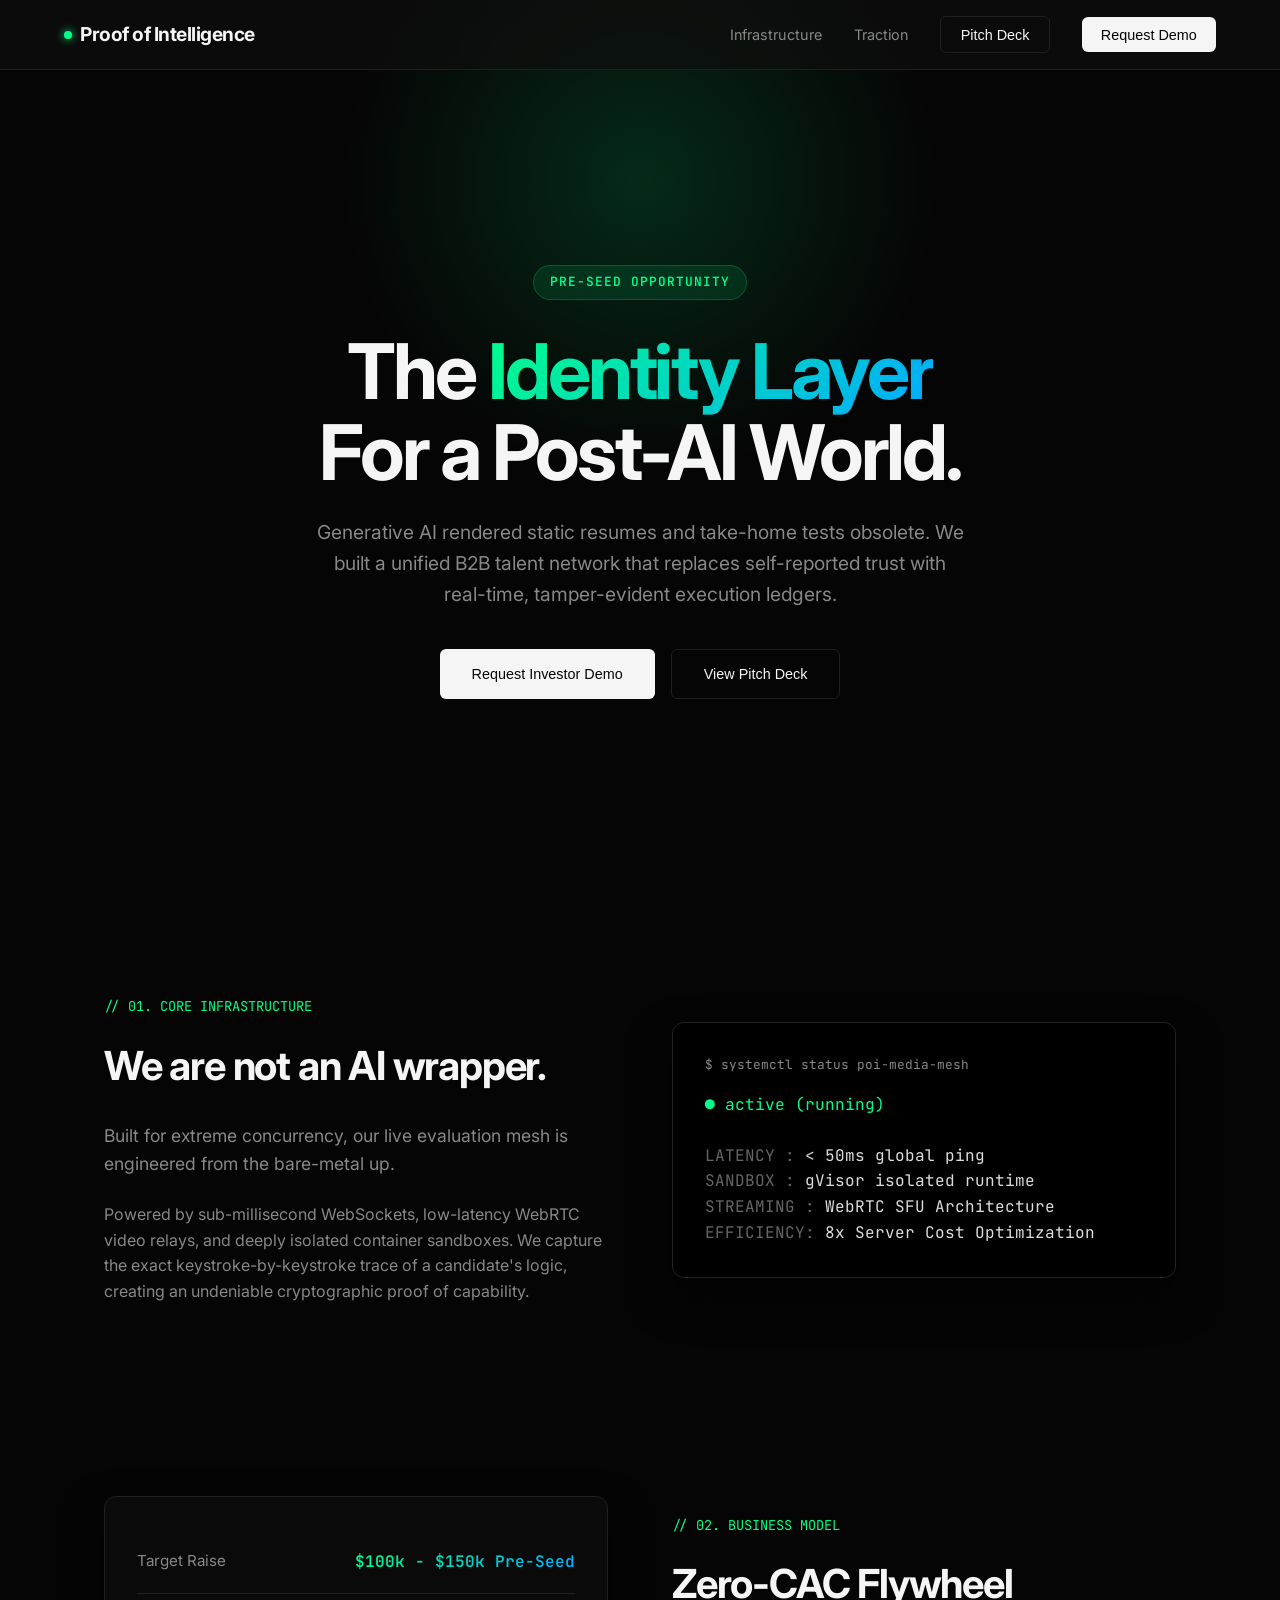
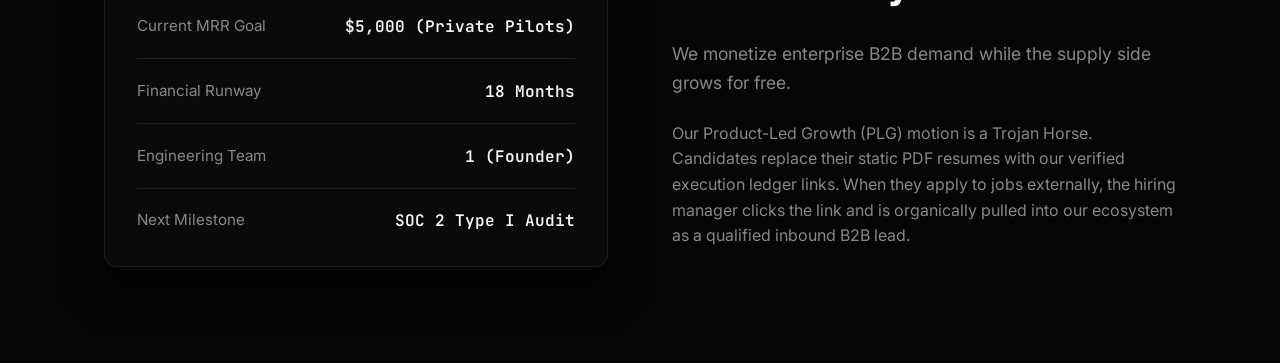
==== index.html @ f93c9788 "first commit" ====
<!DOCTYPE html>
<html lang="en" class="scroll-smooth">
<head>
    <meta charset="UTF-8">
    <meta name="viewport" content="width=device-width, initial-scale=1.0">
    <title>Proof of Intelligence | The Verified Talent Network</title>
    <link href="https://fonts.googleapis.com/css2?family=Inter:wght@300;400;500;600;700&family=JetBrains+Mono:wght@400;700&display=swap" rel="stylesheet">
    <style>
        :root {
            --bg-dark: #050505;
            --bg-card: #0a0a0a;
            --bg-glass: rgba(15, 15, 15, 0.7);
            --border: #1f1f1f;
            --border-hover: #333;
            --text-main: #f5f5f5;
            --text-muted: #888;
            --accent: #00ff88;
            --accent-glow: rgba(0, 255, 136, 0.15);
            --gradient: linear-gradient(135deg, #00ff88 0%, #00aaff 100%);
        }

        * { margin: 0; padding: 0; box-sizing: border-box; }
        
        body {
            background-color: var(--bg-dark);
            color: var(--text-main);
            font-family: 'Inter', sans-serif;
            line-height: 1.6;
            overflow-x: hidden;
            -webkit-font-smoothing: antialiased;
        }

        /* Typography & Utilities */
        .font-mono { font-family: 'JetBrains Mono', monospace; }
        .text-gradient {
            background: var(--gradient);
            -webkit-background-clip: text;
            -webkit-text-fill-color: transparent;
        }

        /* Glass Navbar */
        nav {
            position: fixed;
            top: 0; width: 100%;
            background: var(--bg-glass);
            backdrop-filter: blur(12px);
            -webkit-backdrop-filter: blur(12px);
            border-bottom: 1px solid var(--border);
            z-index: 1000;
            display: flex;
            justify-content: space-between;
            align-items: center;
            padding: 1rem 5%;
        }

        .logo { font-weight: 700; font-size: 1.2rem; letter-spacing: -0.5px; display: flex; align-items: center; gap: 8px;}
        .logo-dot { width: 8px; height: 8px; background: var(--accent); border-radius: 50%; box-shadow: 0 0 10px var(--accent); }
        
        .nav-links { display: flex; gap: 2rem; align-items: center; }
        .nav-links a { color: var(--text-muted); text-decoration: none; font-size: 0.9rem; transition: color 0.3s; }
        .nav-links a:hover { color: var(--text-main); }

        /* Buttons */
        .btn {
            padding: 0.6rem 1.2rem;
            border-radius: 6px;
            font-size: 0.9rem;
            font-weight: 500;
            cursor: pointer;
            transition: all 0.2s;
            border: none;
            display: inline-flex;
            align-items: center;
            justify-content: center;
            text-decoration: none;
        }
        
        .btn-primary {
            background: var(--text-main);
            color: var(--bg-dark);
        }
        .btn-primary:hover { background: #d1d1d1; transform: translateY(-1px); }
        
        .btn-outline {
            background: transparent;
            color: var(--text-main);
            border: 1px solid var(--border);
        }
        .btn-outline:hover { border-color: var(--text-muted); background: rgba(255,255,255,0.02); }

        /* Hero Section */
        .hero {
            min-height: 100vh;
            display: flex;
            flex-direction: column;
            justify-content: center;
            align-items: center;
            text-align: center;
            padding: 6rem 5% 2rem;
            position: relative;
        }

        .hero::before {
            content: ''; position: absolute; top: 20%; left: 50%; transform: translate(-50%, -50%);
            width: 600px; height: 600px; background: radial-gradient(circle, var(--accent-glow) 0%, transparent 70%);
            z-index: -1; pointer-events: none;
        }

        .badge {
            background: rgba(0, 255, 136, 0.1);
            color: var(--accent);
            padding: 0.4rem 1rem;
            border-radius: 50px;
            font-size: 0.8rem;
            font-weight: 600;
            letter-spacing: 1px;
            text-transform: uppercase;
            border: 1px solid rgba(0, 255, 136, 0.2);
            margin-bottom: 2rem;
        }

        .hero h1 { font-size: clamp(3rem, 6vw, 5rem); line-height: 1.05; letter-spacing: -0.04em; margin-bottom: 1.5rem; }
        .hero p { font-size: 1.2rem; color: var(--text-muted); max-width: 650px; margin-bottom: 2.5rem; }
        .hero-btns { display: flex; gap: 1rem; }

        /* Grid Sections */
        .container { max-width: 1200px; margin: 0 auto; padding: 6rem 5%; }
        
        .grid-2 { display: grid; grid-template-columns: 1fr 1fr; gap: 4rem; align-items: center; }
        
        .label { font-family: 'JetBrains Mono', monospace; font-size: 0.85rem; color: var(--accent); margin-bottom: 1rem; display: block; }
        h2 { font-size: 2.5rem; letter-spacing: -0.03em; margin-bottom: 1.5rem; }
        p.lead { color: var(--text-muted); font-size: 1.1rem; margin-bottom: 1.5rem; }

        /* Metrics Dashboard Component */
        .metrics-card {
            background: var(--bg-card);
            border: 1px solid var(--border);
            border-radius: 12px;
            padding: 2rem;
            box-shadow: 0 20px 40px rgba(0,0,0,0.5);
        }

        .metric-row {
            display: flex;
            justify-content: space-between;
            padding: 1.2rem 0;
            border-bottom: 1px solid var(--border);
        }
        .metric-row:last-child { border-bottom: none; padding-bottom: 0; }
        .metric-label { color: var(--text-muted); font-size: 0.95rem; }
        .metric-value { font-weight: 600; font-family: 'JetBrains Mono', monospace; }

        /* Modals */
        .modal-overlay {
            position: fixed; top: 0; left: 0; width: 100%; height: 100%;
            background: rgba(0,0,0,0.8); backdrop-filter: blur(5px);
            display: flex; justify-content: center; align-items: center;
            z-index: 2000; opacity: 0; pointer-events: none; transition: opacity 0.3s ease;
        }
        .modal-overlay.active { opacity: 1; pointer-events: all; }
        
        .modal-content {
            background: var(--bg-card);
            border: 1px solid var(--border);
            border-radius: 12px;
            width: 100%; max-width: 500px;
            padding: 2.5rem;
            transform: translateY(20px); transition: transform 0.3s ease;
            position: relative;
        }
        .modal-overlay.active .modal-content { transform: translateY(0); }
        
        .modal-close {
            position: absolute; top: 1.5rem; right: 1.5rem;
            background: transparent; border: none; color: var(--text-muted);
            font-size: 1.5rem; cursor: pointer;
        }
        .modal-close:hover { color: var(--text-main); }

        /* Form Styles */
        .form-group { margin-bottom: 1.5rem; }
        .form-group label { display: block; margin-bottom: 0.5rem; font-size: 0.85rem; color: var(--text-muted); }
        .form-control {
            width: 100%; padding: 0.8rem 1rem;
            background: var(--bg-dark); border: 1px solid var(--border);
            border-radius: 6px; color: var(--text-main); font-family: inherit;
            transition: border-color 0.2s;
        }
        .form-control:focus { outline: none; border-color: var(--accent); }
        textarea.form-control { resize: vertical; min-height: 100px; }

        #deck-modal .modal-content { max-width: 900px; height: 80vh; padding: 1rem; display: flex; flex-direction: column; }
        #deck-frame { flex-grow: 1; width: 100%; border: none; border-radius: 8px; background: #fff; }

    </style>
</head>
<body>

    <nav>
        <div class="logo"><div class="logo-dot"></div> Proof of Intelligence</div>
        <div class="nav-links">
            <a href="#infrastructure">Infrastructure</a>
            <a href="#traction">Traction</a>
            <button class="btn btn-outline" onclick="openModal('deck-modal')">Pitch Deck</button>
            <button class="btn btn-primary" onclick="openModal('demo-modal')">Request Demo</button>
        </div>
    </nav>

    <section class="hero">
        <div class="badge font-mono">PRE-SEED OPPORTUNITY</div>
        <h1>The <span class="text-gradient">Identity Layer</span><br>For a Post-AI World.</h1>
        <p>Generative AI rendered static resumes and take-home tests obsolete. We built a unified B2B talent network that replaces self-reported trust with real-time, tamper-evident execution ledgers.</p>
        <div class="hero-btns">
            <button class="btn btn-primary" style="padding: 1rem 2rem;" onclick="openModal('demo-modal')">Request Investor Demo</button>
            <button class="btn btn-outline" style="padding: 1rem 2rem;" onclick="openModal('deck-modal')">View Pitch Deck</button>
        </div>
    </section>

    <section id="infrastructure" class="container">
        <div class="grid-2">
            <div>
                <span class="label">// 01. CORE INFRASTRUCTURE</span>
                <h2>We are not an AI wrapper.</h2>
                <p class="lead">Built for extreme concurrency, our live evaluation mesh is engineered from the bare-metal up.</p>
                <p style="color: var(--text-muted);">Powered by sub-millisecond WebSockets, low-latency WebRTC video relays, and deeply isolated container sandboxes. We capture the exact keystroke-by-keystroke trace of a candidate's logic, creating an undeniable cryptographic proof of capability.</p>
            </div>
            <div class="metrics-card font-mono" style="background: #000; border-color: #222;">
                <div style="color: #888; margin-bottom: 1rem; font-size: 0.8rem;">$ systemctl status poi-media-mesh</div>
                <div style="color: var(--accent);">● active (running)</div>
                <br>
                <div style="color: #666;">LATENCY   : <span style="color: #ddd;">< 50ms global ping</span></div>
                <div style="color: #666;">SANDBOX   : <span style="color: #ddd;">gVisor isolated runtime</span></div>
                <div style="color: #666;">STREAMING : <span style="color: #ddd;">WebRTC SFU Architecture</span></div>
                <div style="color: #666;">EFFICIENCY: <span style="color: #ddd;">8x Server Cost Optimization</span></div>
            </div>
        </div>
    </section>

    <section id="traction" class="container">
        <div class="grid-2">
            <div class="metrics-card">
                <div class="metric-row">
                    <span class="metric-label">Target Raise</span>
                    <span class="metric-value text-gradient">$100k - $150k Pre-Seed</span>
                </div>
                <div class="metric-row">
                    <span class="metric-label">Current MRR Goal</span>
                    <span class="metric-value">$5,000 (Private Pilots)</span>
                </div>
                <div class="metric-row">
                    <span class="metric-label">Financial Runway</span>
                    <span class="metric-value">18 Months</span>
                </div>
                <div class="metric-row">
                    <span class="metric-label">Engineering Team</span>
                    <span class="metric-value">1 (Founder)</span>
                </div>
                <div class="metric-row">
                    <span class="metric-label">Next Milestone</span>
                    <span class="metric-value">SOC 2 Type I Audit</span>
                </div>
            </div>
            <div>
                <span class="label">// 02. BUSINESS MODEL</span>
                <h2>Zero-CAC Flywheel</h2>
                <p class="lead">We monetize enterprise B2B demand while the supply side grows for free.</p>
                <p style="color: var(--text-muted);">Our Product-Led Growth (PLG) motion is a Trojan Horse. Candidates replace their static PDF resumes with our verified execution ledger links. When they apply to jobs externally, the hiring manager clicks the link and is organically pulled into our ecosystem as a qualified inbound B2B lead.</p>
            </div>
        </div>
    </section>

    <!-- Demo Request Modal (Connects to Email via Formspree) -->
    <div class="modal-overlay" id="demo-modal">
        <div class="modal-content">
            <button class="modal-close" onclick="closeModal('demo-modal')">&times;</button>
            <h3 style="margin-bottom: 0.5rem; font-size: 1.5rem;">Connect with the Founder</h3>
            <p style="color: var(--text-muted); margin-bottom: 2rem; font-size: 0.9rem;">Fill out this form to request access to the live platform demo or schedule a founder call.</p>
            
            <!-- Replace 'YOUR_FORMSPREE_ID' with your actual endpoint in Step 2 -->
            <form action="https://formspree.io/f/mljdgywk" method="POST">
                <div class="form-group">
                    <label>Name / Firm</label>
                    <input type="text" name="name" class="form-control" required placeholder="e.g. Jane Doe, Y Combinator">
                </div>
                <div class="form-group">
                    <label>Email Address</label>
                    <input type="email" name="email" class="form-control" required placeholder="jane@vc.com">
                </div>
                <div class="form-group">
                    <label>Message</label>
                    <textarea name="message" class="form-control" required placeholder="I'd like to see a demo of the Logic Rooms..."></textarea>
                </div>
                <button type="submit" class="btn btn-primary" style="width: 100%; padding: 0.8rem;">Send Request</button>
            </form>
        </div>
    </div>

    <!-- Pitch Deck Modal -->
    <div class="modal-overlay" id="deck-modal">
        <div class="modal-content">
            <button class="modal-close" onclick="closeModal('deck-modal')" style="top: -2rem; right: 0; color: white;">&times;</button>
            <!-- Replace the src with your actual PDF embed link in Step 3 -->
            <iframe id="deck-frame" src="https://drive.google.com/file/d/1uuiXKb1ZSLWuEv4rhaX1HRJf4L5qN-RS/view?usp=sharing"></iframe>
        </div>
    </div>

    <script>
        // Modal Logic
        function openModal(id) {
            document.getElementById(id).classList.add('active');
            document.body.style.overflow = 'hidden'; // Prevent scrolling in background
        }

        function closeModal(id) {
            document.getElementById(id).classList.remove('active');
            document.body.style.overflow = 'auto';
        }

        // Close modal when clicking outside the box
        document.querySelectorAll('.modal-overlay').forEach(overlay => {
            overlay.addEventListener('click', function(e) {
                if (e.target === this) closeModal(this.id);
            });
        });
    </script>
</body>
</html>
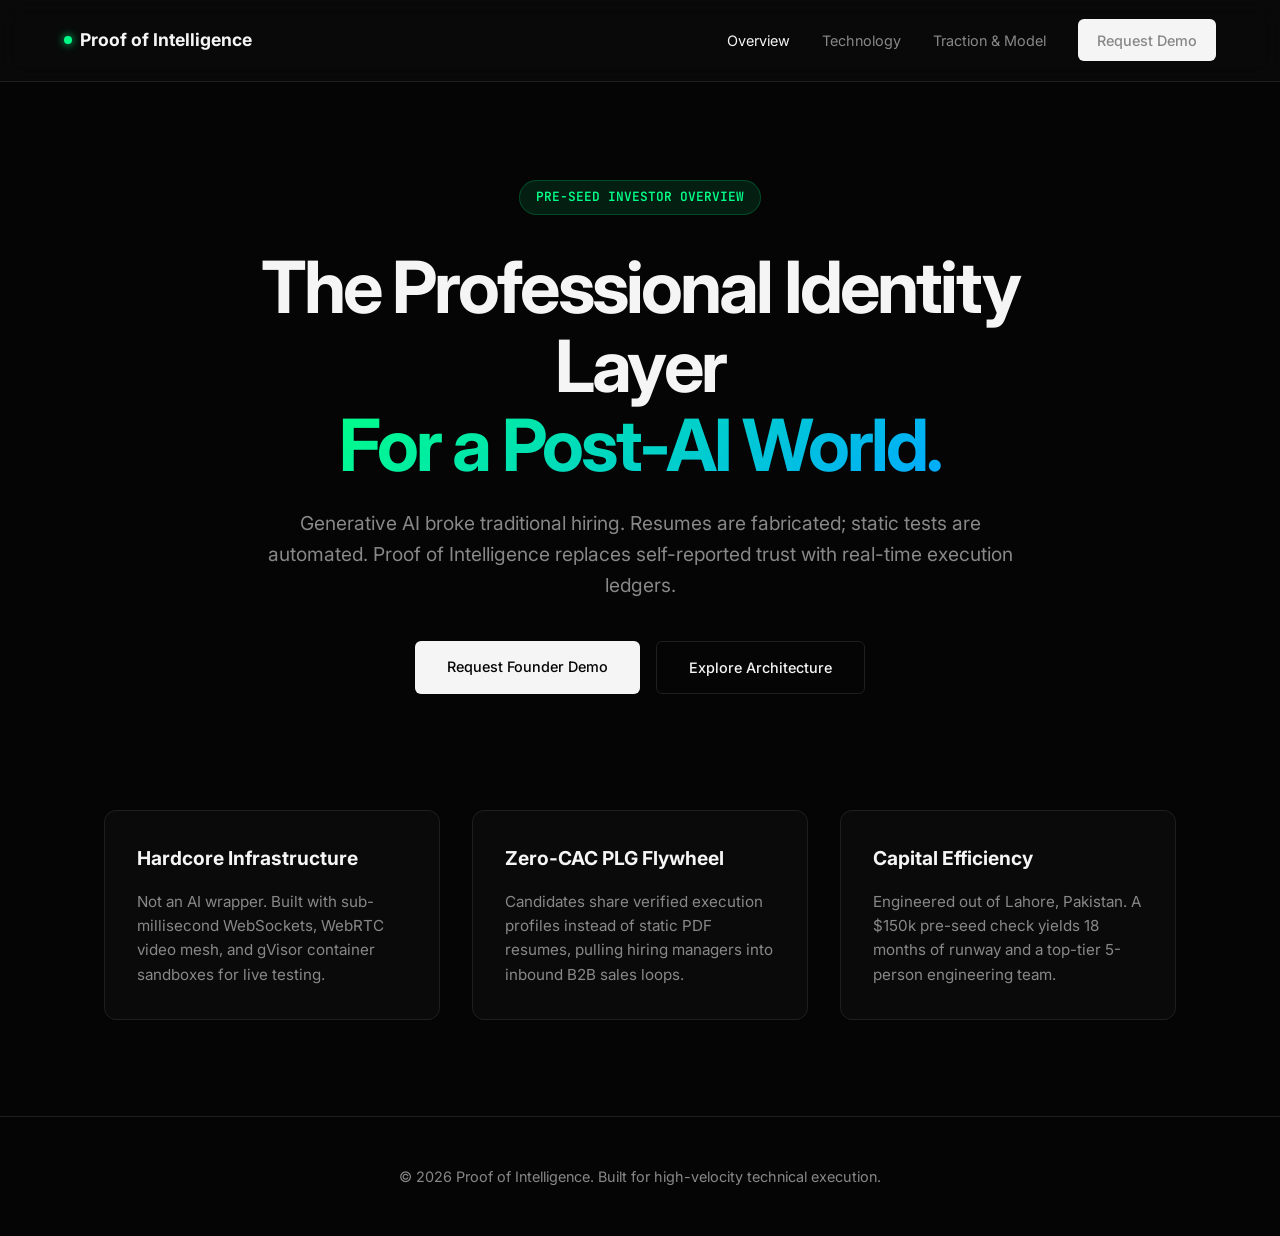
==== commit 58cc60e2: "Upgraded" ====
--- a/index.html
+++ b/index.html
@@ -1,328 +1,95 @@
 <!DOCTYPE html>
-<html lang="en" class="scroll-smooth">
+<html lang="en">
 <head>
     <meta charset="UTF-8">
     <meta name="viewport" content="width=device-width, initial-scale=1.0">
-    <title>Proof of Intelligence | The Verified Talent Network</title>
+    <title>Proof of Intelligence | Investor Portal</title>
     <link href="https://fonts.googleapis.com/css2?family=Inter:wght@300;400;500;600;700&family=JetBrains+Mono:wght@400;700&display=swap" rel="stylesheet">
     <style>
         :root {
             --bg-dark: #050505;
             --bg-card: #0a0a0a;
-            --bg-glass: rgba(15, 15, 15, 0.7);
+            --bg-glass: rgba(10, 10, 10, 0.8);
             --border: #1f1f1f;
-            --border-hover: #333;
             --text-main: #f5f5f5;
             --text-muted: #888;
             --accent: #00ff88;
-            --accent-glow: rgba(0, 255, 136, 0.15);
             --gradient: linear-gradient(135deg, #00ff88 0%, #00aaff 100%);
         }
+        * { margin: 0; padding: 0; box-sizing: border-box; }
+        body { background-color: var(--bg-dark); color: var(--text-main); font-family: 'Inter', sans-serif; line-height: 1.6; }
+        
+        nav {
+            position: fixed; top: 0; width: 100%; background: var(--bg-glass); backdrop-filter: blur(12px);
+            border-bottom: 1px solid var(--border); z-index: 1000; display: flex; justify-content: space-between; align-items: center; padding: 1.2rem 5%;
+        }
+        .logo { font-weight: 700; font-size: 1.1rem; display: flex; align-items: center; gap: 8px; text-decoration: none; color: var(--text-main); }
+        .logo-dot { width: 8px; height: 8px; background: var(--accent); border-radius: 50%; box-shadow: 0 0 10px var(--accent); }
+        .nav-links { display: flex; gap: 2rem; align-items: center; }
+        .nav-links a { color: var(--text-muted); text-decoration: none; font-size: 0.9rem; transition: color 0.2s; }
+        .nav-links a:hover, .nav-links a.active { color: var(--text-main); }
+        
+        .btn { padding: 0.6rem 1.2rem; border-radius: 6px; font-size: 0.9rem; font-weight: 500; cursor: pointer; text-decoration: none; transition: all 0.2s; display: inline-block; }
+        .btn-primary { background: var(--text-main); color: var(--bg-dark); }
+        .btn-primary:hover { background: #d1d1d1; }
+        .btn-outline { background: transparent; color: var(--text-main); border: 1px solid var(--border); }
+        .btn-outline:hover { border-color: var(--text-muted); }
 
-        * { margin: 0; padding: 0; box-sizing: border-box; }
-        
-        body {
-            background-color: var(--bg-dark);
-            color: var(--text-main);
-            font-family: 'Inter', sans-serif;
-            line-height: 1.6;
-            overflow-x: hidden;
-            -webkit-font-smoothing: antialiased;
-        }
+        .hero { min-height: 90vh; display: flex; flex-direction: column; justify-content: center; align-items: center; text-align: center; padding: 8rem 5% 4rem; max-width: 900px; margin: 0 auto; }
+        .badge { background: rgba(0, 255, 136, 0.1); color: var(--accent); padding: 0.4rem 1rem; border-radius: 50px; font-size: 0.8rem; font-weight: 600; text-transform: uppercase; border: 1px solid rgba(0, 255, 136, 0.2); margin-bottom: 2rem; font-family: 'JetBrains Mono', monospace; }
+        h1 { font-size: clamp(3rem, 6vw, 4.5rem); line-height: 1.1; letter-spacing: -0.04em; margin-bottom: 1.5rem; }
+        .text-gradient { background: var(--gradient); -webkit-background-clip: text; -webkit-text-fill-color: transparent; }
+        p.hero-desc { font-size: 1.2rem; color: var(--text-muted); margin-bottom: 2.5rem; }
+        .hero-actions { display: flex; gap: 1rem; }
 
-        /* Typography & Utilities */
-        .font-mono { font-family: 'JetBrains Mono', monospace; }
-        .text-gradient {
-            background: var(--gradient);
-            -webkit-background-clip: text;
-            -webkit-text-fill-color: transparent;
-        }
+        .features-grid { max-width: 1200px; margin: 0 auto 6rem; padding: 0 5%; display: grid; grid-template-columns: repeat(3, 1fr); gap: 2rem; }
+        .card { background: var(--bg-card); border: 1px solid var(--border); border-radius: 12px; padding: 2rem; transition: border-color 0.2s; }
+        .card:hover { border-color: #333; }
+        .card h3 { font-size: 1.2rem; margin-bottom: 1rem; }
+        .card p { color: var(--text-muted); font-size: 0.95rem; }
 
-        /* Glass Navbar */
-        nav {
-            position: fixed;
-            top: 0; width: 100%;
-            background: var(--bg-glass);
-            backdrop-filter: blur(12px);
-            -webkit-backdrop-filter: blur(12px);
-            border-bottom: 1px solid var(--border);
-            z-index: 1000;
-            display: flex;
-            justify-content: space-between;
-            align-items: center;
-            padding: 1rem 5%;
-        }
-
-        .logo { font-weight: 700; font-size: 1.2rem; letter-spacing: -0.5px; display: flex; align-items: center; gap: 8px;}
-        .logo-dot { width: 8px; height: 8px; background: var(--accent); border-radius: 50%; box-shadow: 0 0 10px var(--accent); }
-        
-        .nav-links { display: flex; gap: 2rem; align-items: center; }
-        .nav-links a { color: var(--text-muted); text-decoration: none; font-size: 0.9rem; transition: color 0.3s; }
-        .nav-links a:hover { color: var(--text-main); }
-
-        /* Buttons */
-        .btn {
-            padding: 0.6rem 1.2rem;
-            border-radius: 6px;
-            font-size: 0.9rem;
-            font-weight: 500;
-            cursor: pointer;
-            transition: all 0.2s;
-            border: none;
-            display: inline-flex;
-            align-items: center;
-            justify-content: center;
-            text-decoration: none;
-        }
-        
-        .btn-primary {
-            background: var(--text-main);
-            color: var(--bg-dark);
-        }
-        .btn-primary:hover { background: #d1d1d1; transform: translateY(-1px); }
-        
-        .btn-outline {
-            background: transparent;
-            color: var(--text-main);
-            border: 1px solid var(--border);
-        }
-        .btn-outline:hover { border-color: var(--text-muted); background: rgba(255,255,255,0.02); }
-
-        /* Hero Section */
-        .hero {
-            min-height: 100vh;
-            display: flex;
-            flex-direction: column;
-            justify-content: center;
-            align-items: center;
-            text-align: center;
-            padding: 6rem 5% 2rem;
-            position: relative;
-        }
-
-        .hero::before {
-            content: ''; position: absolute; top: 20%; left: 50%; transform: translate(-50%, -50%);
-            width: 600px; height: 600px; background: radial-gradient(circle, var(--accent-glow) 0%, transparent 70%);
-            z-index: -1; pointer-events: none;
-        }
-
-        .badge {
-            background: rgba(0, 255, 136, 0.1);
-            color: var(--accent);
-            padding: 0.4rem 1rem;
-            border-radius: 50px;
-            font-size: 0.8rem;
-            font-weight: 600;
-            letter-spacing: 1px;
-            text-transform: uppercase;
-            border: 1px solid rgba(0, 255, 136, 0.2);
-            margin-bottom: 2rem;
-        }
-
-        .hero h1 { font-size: clamp(3rem, 6vw, 5rem); line-height: 1.05; letter-spacing: -0.04em; margin-bottom: 1.5rem; }
-        .hero p { font-size: 1.2rem; color: var(--text-muted); max-width: 650px; margin-bottom: 2.5rem; }
-        .hero-btns { display: flex; gap: 1rem; }
-
-        /* Grid Sections */
-        .container { max-width: 1200px; margin: 0 auto; padding: 6rem 5%; }
-        
-        .grid-2 { display: grid; grid-template-columns: 1fr 1fr; gap: 4rem; align-items: center; }
-        
-        .label { font-family: 'JetBrains Mono', monospace; font-size: 0.85rem; color: var(--accent); margin-bottom: 1rem; display: block; }
-        h2 { font-size: 2.5rem; letter-spacing: -0.03em; margin-bottom: 1.5rem; }
-        p.lead { color: var(--text-muted); font-size: 1.1rem; margin-bottom: 1.5rem; }
-
-        /* Metrics Dashboard Component */
-        .metrics-card {
-            background: var(--bg-card);
-            border: 1px solid var(--border);
-            border-radius: 12px;
-            padding: 2rem;
-            box-shadow: 0 20px 40px rgba(0,0,0,0.5);
-        }
-
-        .metric-row {
-            display: flex;
-            justify-content: space-between;
-            padding: 1.2rem 0;
-            border-bottom: 1px solid var(--border);
-        }
-        .metric-row:last-child { border-bottom: none; padding-bottom: 0; }
-        .metric-label { color: var(--text-muted); font-size: 0.95rem; }
-        .metric-value { font-weight: 600; font-family: 'JetBrains Mono', monospace; }
-
-        /* Modals */
-        .modal-overlay {
-            position: fixed; top: 0; left: 0; width: 100%; height: 100%;
-            background: rgba(0,0,0,0.8); backdrop-filter: blur(5px);
-            display: flex; justify-content: center; align-items: center;
-            z-index: 2000; opacity: 0; pointer-events: none; transition: opacity 0.3s ease;
-        }
-        .modal-overlay.active { opacity: 1; pointer-events: all; }
-        
-        .modal-content {
-            background: var(--bg-card);
-            border: 1px solid var(--border);
-            border-radius: 12px;
-            width: 100%; max-width: 500px;
-            padding: 2.5rem;
-            transform: translateY(20px); transition: transform 0.3s ease;
-            position: relative;
-        }
-        .modal-overlay.active .modal-content { transform: translateY(0); }
-        
-        .modal-close {
-            position: absolute; top: 1.5rem; right: 1.5rem;
-            background: transparent; border: none; color: var(--text-muted);
-            font-size: 1.5rem; cursor: pointer;
-        }
-        .modal-close:hover { color: var(--text-main); }
-
-        /* Form Styles */
-        .form-group { margin-bottom: 1.5rem; }
-        .form-group label { display: block; margin-bottom: 0.5rem; font-size: 0.85rem; color: var(--text-muted); }
-        .form-control {
-            width: 100%; padding: 0.8rem 1rem;
-            background: var(--bg-dark); border: 1px solid var(--border);
-            border-radius: 6px; color: var(--text-main); font-family: inherit;
-            transition: border-color 0.2s;
-        }
-        .form-control:focus { outline: none; border-color: var(--accent); }
-        textarea.form-control { resize: vertical; min-height: 100px; }
-
-        #deck-modal .modal-content { max-width: 900px; height: 80vh; padding: 1rem; display: flex; flex-direction: column; }
-        #deck-frame { flex-grow: 1; width: 100%; border: none; border-radius: 8px; background: #fff; }
-
+        footer { text-align: center; padding: 3rem; border-top: 1px solid var(--border); color: var(--text-muted); font-size: 0.9rem; }
+        @media(max-width: 768px) { .features-grid { grid-template-columns: 1fr; } .hero-actions { flex-direction: column; } }
     </style>
 </head>
 <body>
-
     <nav>
-        <div class="logo"><div class="logo-dot"></div> Proof of Intelligence</div>
+        <a href="index.html" class="logo"><div class="logo-dot"></div> Proof of Intelligence</a>
         <div class="nav-links">
-            <a href="#infrastructure">Infrastructure</a>
-            <a href="#traction">Traction</a>
-            <button class="btn btn-outline" onclick="openModal('deck-modal')">Pitch Deck</button>
-            <button class="btn btn-primary" onclick="openModal('demo-modal')">Request Demo</button>
+            <a href="index.html" class="active">Overview</a>
+            <a href="technology.html">Technology</a>
+            <a href="traction.html">Traction & Model</a>
+            <a href="contact.html" class="btn btn-primary">Request Demo</a>
         </div>
     </nav>
 
     <section class="hero">
-        <div class="badge font-mono">PRE-SEED OPPORTUNITY</div>
-        <h1>The <span class="text-gradient">Identity Layer</span><br>For a Post-AI World.</h1>
-        <p>Generative AI rendered static resumes and take-home tests obsolete. We built a unified B2B talent network that replaces self-reported trust with real-time, tamper-evident execution ledgers.</p>
-        <div class="hero-btns">
-            <button class="btn btn-primary" style="padding: 1rem 2rem;" onclick="openModal('demo-modal')">Request Investor Demo</button>
-            <button class="btn btn-outline" style="padding: 1rem 2rem;" onclick="openModal('deck-modal')">View Pitch Deck</button>
+        <div class="badge">Pre-Seed Investor Overview</div>
+        <h1>The Professional Identity Layer<br><span class="text-gradient">For a Post-AI World.</span></h1>
+        <p class="hero-desc">Generative AI broke traditional hiring. Resumes are fabricated; static tests are automated. Proof of Intelligence replaces self-reported trust with real-time execution ledgers.</p>
+        <div class="hero-actions">
+            <a href="contact.html" class="btn btn-primary" style="padding: 0.9rem 2rem;">Request Founder Demo</a>
+            <a href="technology.html" class="btn btn-outline" style="padding: 0.9rem 2rem;">Explore Architecture</a>
         </div>
     </section>
 
-    <section id="infrastructure" class="container">
-        <div class="grid-2">
-            <div>
-                <span class="label">// 01. CORE INFRASTRUCTURE</span>
-                <h2>We are not an AI wrapper.</h2>
-                <p class="lead">Built for extreme concurrency, our live evaluation mesh is engineered from the bare-metal up.</p>
-                <p style="color: var(--text-muted);">Powered by sub-millisecond WebSockets, low-latency WebRTC video relays, and deeply isolated container sandboxes. We capture the exact keystroke-by-keystroke trace of a candidate's logic, creating an undeniable cryptographic proof of capability.</p>
-            </div>
-            <div class="metrics-card font-mono" style="background: #000; border-color: #222;">
-                <div style="color: #888; margin-bottom: 1rem; font-size: 0.8rem;">$ systemctl status poi-media-mesh</div>
-                <div style="color: var(--accent);">● active (running)</div>
-                <br>
-                <div style="color: #666;">LATENCY   : <span style="color: #ddd;">< 50ms global ping</span></div>
-                <div style="color: #666;">SANDBOX   : <span style="color: #ddd;">gVisor isolated runtime</span></div>
-                <div style="color: #666;">STREAMING : <span style="color: #ddd;">WebRTC SFU Architecture</span></div>
-                <div style="color: #666;">EFFICIENCY: <span style="color: #ddd;">8x Server Cost Optimization</span></div>
-            </div>
+    <section class="features-grid">
+        <div class="card">
+            <h3>Hardcore Infrastructure</h3>
+            <p>Not an AI wrapper. Built with sub-millisecond WebSockets, WebRTC video mesh, and gVisor container sandboxes for live testing.</p>
+        </div>
+        <div class="card">
+            <h3>Zero-CAC PLG Flywheel</h3>
+            <p>Candidates share verified execution profiles instead of static PDF resumes, pulling hiring managers into inbound B2B sales loops.</p>
+        </div>
+        <div class="card">
+            <h3>Capital Efficiency</h3>
+            <p>Engineered out of Lahore, Pakistan. A $150k pre-seed check yields 18 months of runway and a top-tier 5-person engineering team.</p>
         </div>
     </section>
 
-    <section id="traction" class="container">
-        <div class="grid-2">
-            <div class="metrics-card">
-                <div class="metric-row">
-                    <span class="metric-label">Target Raise</span>
-                    <span class="metric-value text-gradient">$100k - $150k Pre-Seed</span>
-                </div>
-                <div class="metric-row">
-                    <span class="metric-label">Current MRR Goal</span>
-                    <span class="metric-value">$5,000 (Private Pilots)</span>
-                </div>
-                <div class="metric-row">
-                    <span class="metric-label">Financial Runway</span>
-                    <span class="metric-value">18 Months</span>
-                </div>
-                <div class="metric-row">
-                    <span class="metric-label">Engineering Team</span>
-                    <span class="metric-value">1 (Founder)</span>
-                </div>
-                <div class="metric-row">
-                    <span class="metric-label">Next Milestone</span>
-                    <span class="metric-value">SOC 2 Type I Audit</span>
-                </div>
-            </div>
-            <div>
-                <span class="label">// 02. BUSINESS MODEL</span>
-                <h2>Zero-CAC Flywheel</h2>
-                <p class="lead">We monetize enterprise B2B demand while the supply side grows for free.</p>
-                <p style="color: var(--text-muted);">Our Product-Led Growth (PLG) motion is a Trojan Horse. Candidates replace their static PDF resumes with our verified execution ledger links. When they apply to jobs externally, the hiring manager clicks the link and is organically pulled into our ecosystem as a qualified inbound B2B lead.</p>
-            </div>
-        </div>
-    </section>
-
-    <!-- Demo Request Modal (Connects to Email via Formspree) -->
-    <div class="modal-overlay" id="demo-modal">
-        <div class="modal-content">
-            <button class="modal-close" onclick="closeModal('demo-modal')">&times;</button>
-            <h3 style="margin-bottom: 0.5rem; font-size: 1.5rem;">Connect with the Founder</h3>
-            <p style="color: var(--text-muted); margin-bottom: 2rem; font-size: 0.9rem;">Fill out this form to request access to the live platform demo or schedule a founder call.</p>
-            
-            <!-- Replace 'YOUR_FORMSPREE_ID' with your actual endpoint in Step 2 -->
-            <form action="https://formspree.io/f/mljdgywk" method="POST">
-                <div class="form-group">
-                    <label>Name / Firm</label>
-                    <input type="text" name="name" class="form-control" required placeholder="e.g. Jane Doe, Y Combinator">
-                </div>
-                <div class="form-group">
-                    <label>Email Address</label>
-                    <input type="email" name="email" class="form-control" required placeholder="jane@vc.com">
-                </div>
-                <div class="form-group">
-                    <label>Message</label>
-                    <textarea name="message" class="form-control" required placeholder="I'd like to see a demo of the Logic Rooms..."></textarea>
-                </div>
-                <button type="submit" class="btn btn-primary" style="width: 100%; padding: 0.8rem;">Send Request</button>
-            </form>
-        </div>
-    </div>
-
-    <!-- Pitch Deck Modal -->
-    <div class="modal-overlay" id="deck-modal">
-        <div class="modal-content">
-            <button class="modal-close" onclick="closeModal('deck-modal')" style="top: -2rem; right: 0; color: white;">&times;</button>
-            <!-- Replace the src with your actual PDF embed link in Step 3 -->
-            <iframe id="deck-frame" src="https://drive.google.com/file/d/1uuiXKb1ZSLWuEv4rhaX1HRJf4L5qN-RS/view?usp=sharing"></iframe>
-        </div>
-    </div>
-
-    <script>
-        // Modal Logic
-        function openModal(id) {
-            document.getElementById(id).classList.add('active');
-            document.body.style.overflow = 'hidden'; // Prevent scrolling in background
-        }
-
-        function closeModal(id) {
-            document.getElementById(id).classList.remove('active');
-            document.body.style.overflow = 'auto';
-        }
-
-        // Close modal when clicking outside the box
-        document.querySelectorAll('.modal-overlay').forEach(overlay => {
-            overlay.addEventListener('click', function(e) {
-                if (e.target === this) closeModal(this.id);
-            });
-        });
-    </script>
+    <footer>
+        <p>&copy; 2026 Proof of Intelligence. Built for high-velocity technical execution.</p>
+    </footer>
 </body>
 </html>
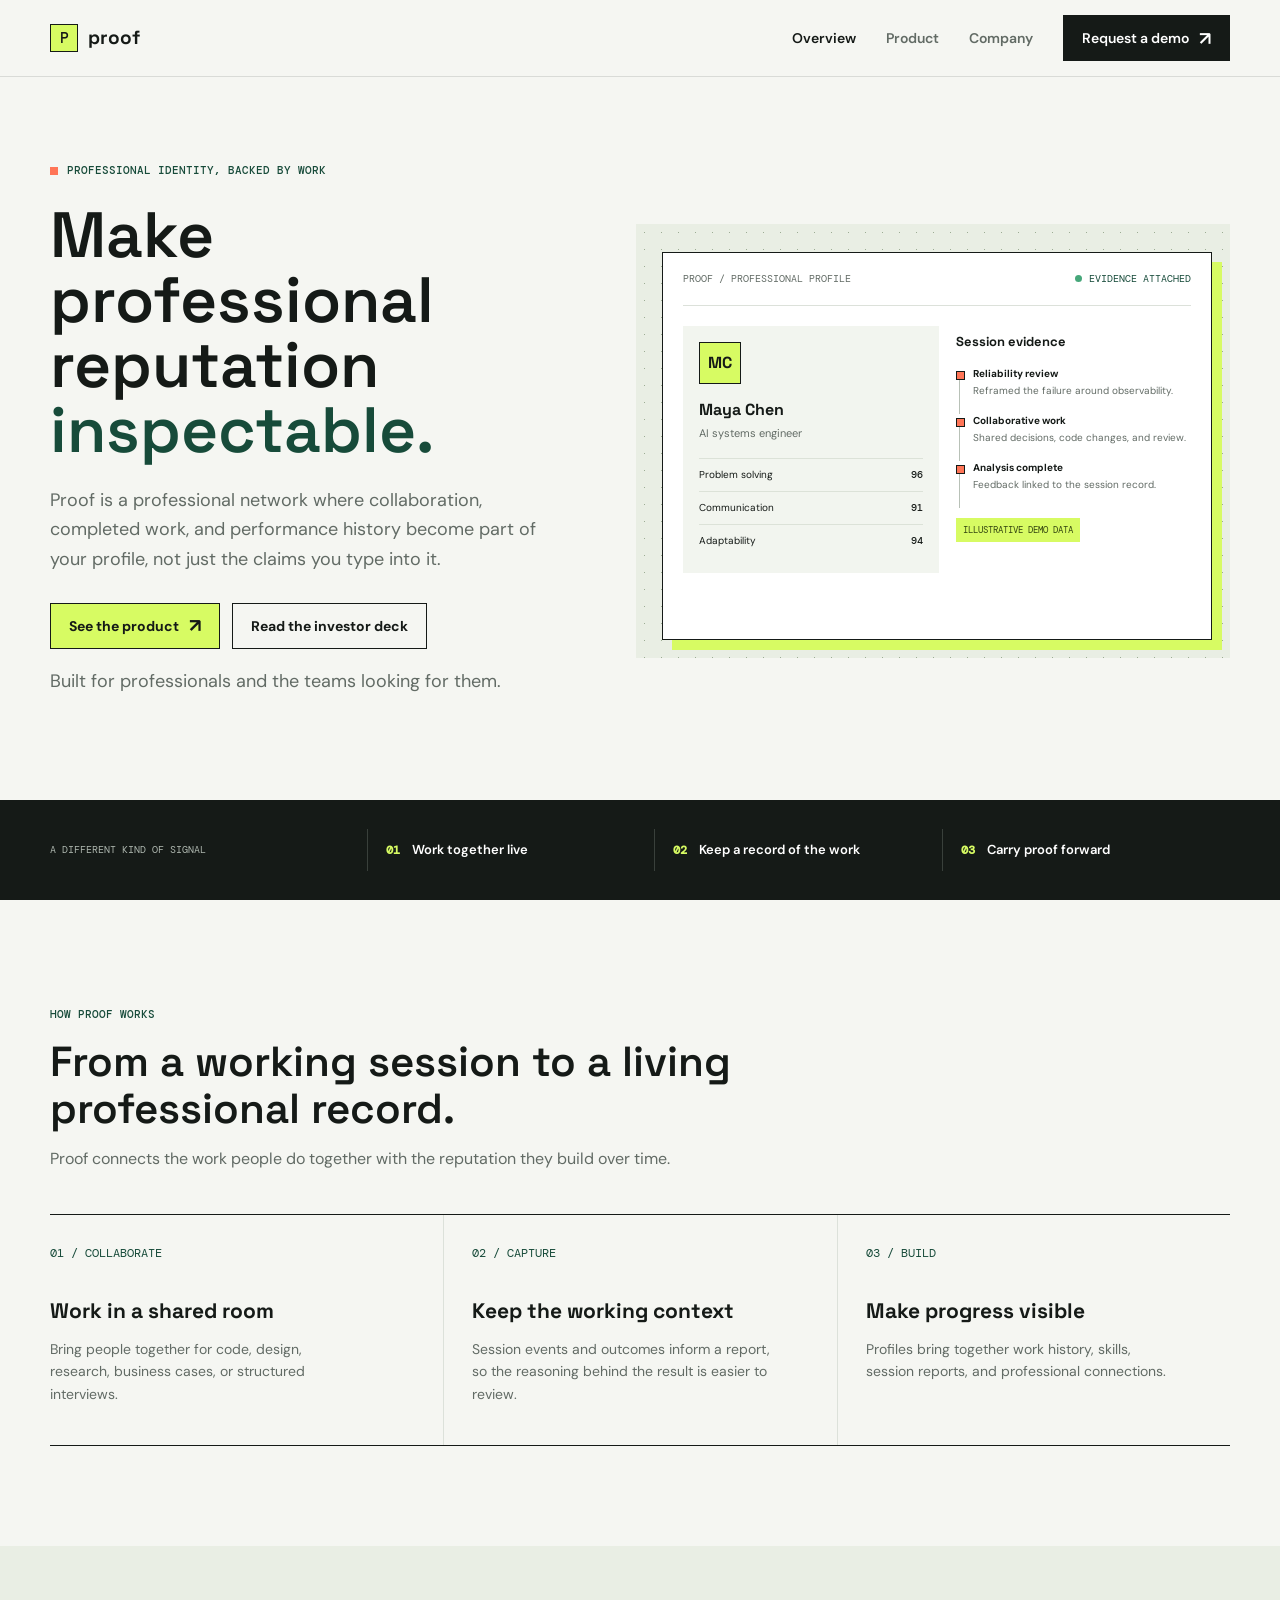
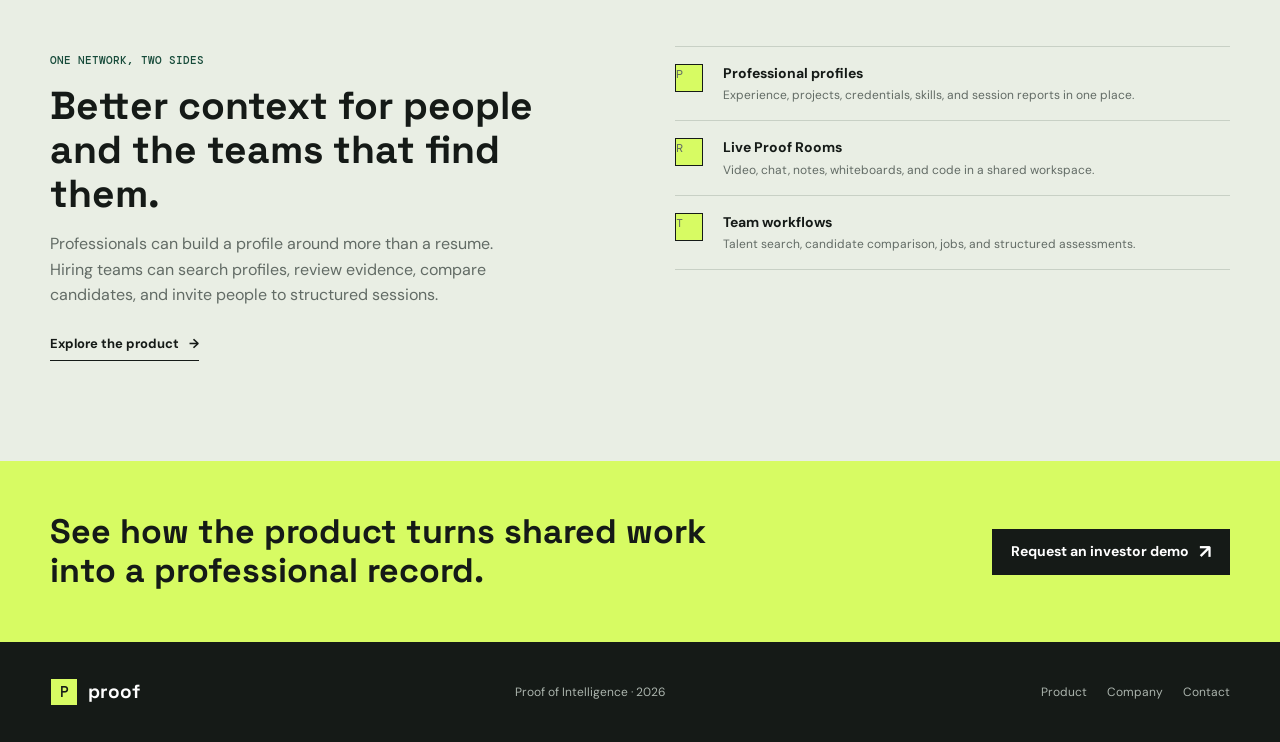
==== commit fa31bbf2: "A FULL CHANGE" ====
--- a/index.html
+++ b/index.html
@@ -3,93 +3,84 @@
 <head>
     <meta charset="UTF-8">
     <meta name="viewport" content="width=device-width, initial-scale=1.0">
-    <title>Proof of Intelligence | Investor Portal</title>
-    <link href="https://fonts.googleapis.com/css2?family=Inter:wght@300;400;500;600;700&family=JetBrains+Mono:wght@400;700&display=swap" rel="stylesheet">
-    <style>
-        :root {
-            --bg-dark: #050505;
-            --bg-card: #0a0a0a;
-            --bg-glass: rgba(10, 10, 10, 0.8);
-            --border: #1f1f1f;
-            --text-main: #f5f5f5;
-            --text-muted: #888;
-            --accent: #00ff88;
-            --gradient: linear-gradient(135deg, #00ff88 0%, #00aaff 100%);
-        }
-        * { margin: 0; padding: 0; box-sizing: border-box; }
-        body { background-color: var(--bg-dark); color: var(--text-main); font-family: 'Inter', sans-serif; line-height: 1.6; }
-        
-        nav {
-            position: fixed; top: 0; width: 100%; background: var(--bg-glass); backdrop-filter: blur(12px);
-            border-bottom: 1px solid var(--border); z-index: 1000; display: flex; justify-content: space-between; align-items: center; padding: 1.2rem 5%;
-        }
-        .logo { font-weight: 700; font-size: 1.1rem; display: flex; align-items: center; gap: 8px; text-decoration: none; color: var(--text-main); }
-        .logo-dot { width: 8px; height: 8px; background: var(--accent); border-radius: 50%; box-shadow: 0 0 10px var(--accent); }
-        .nav-links { display: flex; gap: 2rem; align-items: center; }
-        .nav-links a { color: var(--text-muted); text-decoration: none; font-size: 0.9rem; transition: color 0.2s; }
-        .nav-links a:hover, .nav-links a.active { color: var(--text-main); }
-        
-        .btn { padding: 0.6rem 1.2rem; border-radius: 6px; font-size: 0.9rem; font-weight: 500; cursor: pointer; text-decoration: none; transition: all 0.2s; display: inline-block; }
-        .btn-primary { background: var(--text-main); color: var(--bg-dark); }
-        .btn-primary:hover { background: #d1d1d1; }
-        .btn-outline { background: transparent; color: var(--text-main); border: 1px solid var(--border); }
-        .btn-outline:hover { border-color: var(--text-muted); }
-
-        .hero { min-height: 90vh; display: flex; flex-direction: column; justify-content: center; align-items: center; text-align: center; padding: 8rem 5% 4rem; max-width: 900px; margin: 0 auto; }
-        .badge { background: rgba(0, 255, 136, 0.1); color: var(--accent); padding: 0.4rem 1rem; border-radius: 50px; font-size: 0.8rem; font-weight: 600; text-transform: uppercase; border: 1px solid rgba(0, 255, 136, 0.2); margin-bottom: 2rem; font-family: 'JetBrains Mono', monospace; }
-        h1 { font-size: clamp(3rem, 6vw, 4.5rem); line-height: 1.1; letter-spacing: -0.04em; margin-bottom: 1.5rem; }
-        .text-gradient { background: var(--gradient); -webkit-background-clip: text; -webkit-text-fill-color: transparent; }
-        p.hero-desc { font-size: 1.2rem; color: var(--text-muted); margin-bottom: 2.5rem; }
-        .hero-actions { display: flex; gap: 1rem; }
-
-        .features-grid { max-width: 1200px; margin: 0 auto 6rem; padding: 0 5%; display: grid; grid-template-columns: repeat(3, 1fr); gap: 2rem; }
-        .card { background: var(--bg-card); border: 1px solid var(--border); border-radius: 12px; padding: 2rem; transition: border-color 0.2s; }
-        .card:hover { border-color: #333; }
-        .card h3 { font-size: 1.2rem; margin-bottom: 1rem; }
-        .card p { color: var(--text-muted); font-size: 0.95rem; }
-
-        footer { text-align: center; padding: 3rem; border-top: 1px solid var(--border); color: var(--text-muted); font-size: 0.9rem; }
-        @media(max-width: 768px) { .features-grid { grid-template-columns: 1fr; } .hero-actions { flex-direction: column; } }
-    </style>
+    <meta name="description" content="Proof turns shared work into a professional reputation people can inspect. Explore live collaboration, session evidence, and team discovery.">
+    <meta name="theme-color" content="#f5f6f2">
+    <link rel="stylesheet" href="styles.css">
+    <title>Proof | Professional reputation, backed by work</title>
 </head>
 <body>
-    <nav>
-        <a href="index.html" class="logo"><div class="logo-dot"></div> Proof of Intelligence</a>
-        <div class="nav-links">
-            <a href="index.html" class="active">Overview</a>
-            <a href="technology.html">Technology</a>
-            <a href="traction.html">Traction & Model</a>
-            <a href="contact.html" class="btn btn-primary">Request Demo</a>
+    <header class="site-header">
+        <div class="nav-shell">
+            <a class="brand" href="index.html" aria-label="Proof home"><span class="brand-mark">P</span>proof</a>
+            <nav class="desktop-nav" aria-label="Main navigation">
+                <a class="active" href="index.html">Overview</a><a href="technology.html">Product</a><a href="traction.html">Company</a><a class="nav-cta" href="contact.html">Request a demo <span class="button-arrow" aria-hidden="true">↗</span></a>
+            </nav>
+            <details class="mobile-menu">
+                <summary aria-label="Open navigation menu"><span class="menu-line"></span><span class="menu-line"></span></summary>
+                <nav class="mobile-nav" aria-label="Mobile navigation"><a href="index.html">Overview</a><a href="technology.html">Product</a><a href="traction.html">Company</a><a href="contact.html">Request a demo ↗</a></nav>
+            </details>
         </div>
-    </nav>
+    </header>
 
-    <section class="hero">
-        <div class="badge">Pre-Seed Investor Overview</div>
-        <h1>The Professional Identity Layer<br><span class="text-gradient">For a Post-AI World.</span></h1>
-        <p class="hero-desc">Generative AI broke traditional hiring. Resumes are fabricated; static tests are automated. Proof of Intelligence replaces self-reported trust with real-time execution ledgers.</p>
-        <div class="hero-actions">
-            <a href="contact.html" class="btn btn-primary" style="padding: 0.9rem 2rem;">Request Founder Demo</a>
-            <a href="technology.html" class="btn btn-outline" style="padding: 0.9rem 2rem;">Explore Architecture</a>
-        </div>
-    </section>
+    <main>
+        <section class="hero">
+            <div class="hero-copy">
+                <span class="eyebrow">Professional identity, backed by work</span>
+                <h1>Make professional reputation <em>inspectable.</em></h1>
+                <p>Proof is a professional network where collaboration, completed work, and performance history become part of your profile, not just the claims you type into it.</p>
+                <div class="hero-actions"><a class="button button-light" href="technology.html">See the product <span class="button-arrow" aria-hidden="true">↗</span></a><a class="button button-outline" href="pitchdeck.pdf" target="_blank" rel="noopener">Read the investor deck</a></div>
+                <p class="hero-footnote">Built for professionals and the teams looking for them.</p>
+            </div>
+            <div class="product-stage" aria-label="Illustrative Proof profile and session evidence interface">
+                <div class="product-window">
+                    <div class="window-top"><span>proof / professional profile</span><span class="window-status">Evidence attached</span></div>
+                    <div class="window-content">
+                        <div class="profile-preview">
+                            <div class="profile-monogram">MC</div>
+                            <div><h3>Maya Chen</h3><p>AI systems engineer</p></div>
+                            <div class="score-row"><span>Problem solving</span><b>96</b></div>
+                            <div class="score-row"><span>Communication</span><b>91</b></div>
+                            <div class="score-row"><span>Adaptability</span><b>94</b></div>
+                        </div>
+                        <div class="evidence-preview">
+                            <h3>Session evidence</h3>
+                            <div class="evidence-item"><strong>Reliability review</strong>Reframed the failure around observability.</div>
+                            <div class="evidence-item"><strong>Collaborative work</strong>Shared decisions, code changes, and review.</div>
+                            <div class="evidence-item"><strong>Analysis complete</strong>Feedback linked to the session record.</div>
+                            <span class="sample-label">Illustrative demo data</span>
+                        </div>
+                    </div>
+                </div>
+                <span class="stage-caption">Profile + evidence · product preview</span>
+            </div>
+        </section>
 
-    <section class="features-grid">
-        <div class="card">
-            <h3>Hardcore Infrastructure</h3>
-            <p>Not an AI wrapper. Built with sub-millisecond WebSockets, WebRTC video mesh, and gVisor container sandboxes for live testing.</p>
-        </div>
-        <div class="card">
-            <h3>Zero-CAC PLG Flywheel</h3>
-            <p>Candidates share verified execution profiles instead of static PDF resumes, pulling hiring managers into inbound B2B sales loops.</p>
-        </div>
-        <div class="card">
-            <h3>Capital Efficiency</h3>
-            <p>Engineered out of Lahore, Pakistan. A $150k pre-seed check yields 18 months of runway and a top-tier 5-person engineering team.</p>
-        </div>
-    </section>
+        <section class="signal-strip" aria-label="Product principles">
+            <div class="signal-inner"><span class="signal-intro">A different kind of signal</span><div class="signal-item"><span class="signal-number">01</span>Work together live</div><div class="signal-item"><span class="signal-number">02</span>Keep a record of the work</div><div class="signal-item"><span class="signal-number">03</span>Carry proof forward</div></div>
+        </section>
 
-    <footer>
-        <p>&copy; 2026 Proof of Intelligence. Built for high-velocity technical execution.</p>
-    </footer>
+        <section class="section-wrap">
+            <div class="section-heading"><span class="section-tag">How Proof works</span><h2>From a working session to a living professional record.</h2><p>Proof connects the work people do together with the reputation they build over time.</p></div>
+            <div class="steps-grid">
+                <article class="step"><span class="step-number">01 / COLLABORATE</span><h3>Work in a shared room</h3><p>Bring people together for code, design, research, business cases, or structured interviews.</p></article>
+                <article class="step"><span class="step-number">02 / CAPTURE</span><h3>Keep the working context</h3><p>Session events and outcomes inform a report, so the reasoning behind the result is easier to review.</p></article>
+                <article class="step"><span class="step-number">03 / BUILD</span><h3>Make progress visible</h3><p>Profiles bring together work history, skills, session reports, and professional connections.</p></article>
+            </div>
+        </section>
+
+        <section class="audience-section">
+            <div class="section-wrap audience-grid">
+                <div class="audience-copy"><span class="section-tag">One network, two sides</span><h2>Better context for people and the teams that find them.</h2><p>Professionals can build a profile around more than a resume. Hiring teams can search profiles, review evidence, compare candidates, and invite people to structured sessions.</p><a class="deck-link" href="technology.html">Explore the product <span aria-hidden="true">→</span></a></div>
+                <div class="feature-list">
+                    <div class="feature-row"><span class="feature-icon">P</span><div><strong>Professional profiles</strong><span>Experience, projects, credentials, skills, and session reports in one place.</span></div></div>
+                    <div class="feature-row"><span class="feature-icon">R</span><div><strong>Live Proof Rooms</strong><span>Video, chat, notes, whiteboards, and code in a shared workspace.</span></div></div>
+                    <div class="feature-row"><span class="feature-icon">T</span><div><strong>Team workflows</strong><span>Talent search, candidate comparison, jobs, and structured assessments.</span></div></div>
+                </div>
+            </div>
+        </section>
+
+        <section class="cta-band"><div class="cta-inner"><h2>See how the product turns shared work into a professional record.</h2><a class="button" href="contact.html">Request an investor demo <span class="button-arrow" aria-hidden="true">↗</span></a></div></section>
+    </main>
+    <footer class="site-footer"><div class="footer-inner"><a class="brand" href="index.html"><span class="brand-mark">P</span>proof</a><span class="footer-copy">Proof of Intelligence · 2026</span><nav class="footer-links" aria-label="Footer navigation"><a href="technology.html">Product</a><a href="traction.html">Company</a><a href="contact.html">Contact</a></nav></div></footer>
 </body>
 </html>
--- a/styles.css
+++ b/styles.css
@@ -0,0 +1,374 @@
+@import url('https://fonts.googleapis.com/css2?family=DM+Mono:wght@400;500&family=DM+Sans:wght@400;500;600;700&family=Space+Grotesk:wght@400;500;600;700&display=swap');
+
+:root {
+    color-scheme: light;
+    --paper: #f5f6f2;
+    --surface: #ffffff;
+    --ink: #151a17;
+    --muted: #626b65;
+    --line: #dce1da;
+    --acid: #d7fb63;
+    --acid-dark: #334510;
+    --orange: #ff7557;
+    --green: #174b3a;
+    --mono: 'DM Mono', 'Courier New', monospace;
+    --sans: 'DM Sans', 'Segoe UI', sans-serif;
+    --display: 'Space Grotesk', 'Segoe UI', sans-serif;
+    --page-width: 1180px;
+}
+
+* { box-sizing: border-box; }
+html { scroll-behavior: smooth; }
+body {
+    margin: 0;
+    background: var(--paper);
+    color: var(--ink);
+    font-family: var(--sans);
+    font-size: 16px;
+    line-height: 1.6;
+    -webkit-font-smoothing: antialiased;
+}
+a { color: inherit; }
+button, input, textarea, select { font: inherit; }
+button, a, summary { -webkit-tap-highlight-color: transparent; }
+:focus-visible { outline: 3px solid var(--orange); outline-offset: 4px; }
+
+.site-header {
+    position: sticky;
+    top: 0;
+    z-index: 20;
+    border-bottom: 1px solid rgba(21, 26, 23, .12);
+    background: rgba(245, 246, 242, .94);
+    backdrop-filter: blur(14px);
+}
+.nav-shell {
+    width: min(var(--page-width), calc(100% - 64px));
+    min-height: 76px;
+    margin: 0 auto;
+    display: flex;
+    align-items: center;
+    justify-content: space-between;
+    gap: 28px;
+}
+.brand {
+    display: inline-flex;
+    align-items: center;
+    gap: 10px;
+    text-decoration: none;
+    font-family: var(--display);
+    font-size: 19px;
+    font-weight: 700;
+    letter-spacing: 0;
+    white-space: nowrap;
+}
+.brand-mark {
+    display: grid;
+    width: 28px;
+    height: 28px;
+    place-items: center;
+    background: var(--acid);
+    color: var(--ink);
+    border: 1px solid var(--ink);
+    font-family: var(--mono);
+    font-size: 15px;
+    font-weight: 500;
+}
+.desktop-nav { display: flex; align-items: center; gap: 30px; }
+.desktop-nav a, .mobile-nav a {
+    color: var(--muted);
+    text-decoration: none;
+    font-size: 14px;
+    font-weight: 600;
+    transition: color .18s ease;
+}
+.desktop-nav a:hover, .desktop-nav a.active, .mobile-nav a:hover { color: var(--ink); }
+.nav-cta, .button {
+    min-height: 46px;
+    display: inline-flex;
+    align-items: center;
+    justify-content: center;
+    gap: 10px;
+    padding: 0 18px;
+    border: 1px solid var(--ink);
+    background: var(--ink);
+    color: #fff;
+    text-decoration: none;
+    font-size: 14px;
+    font-weight: 700;
+    transition: transform .18s ease, background .18s ease, color .18s ease;
+}
+.nav-cta:hover, .button:hover { transform: translateY(-2px); background: var(--green); }
+.desktop-nav .nav-cta, .desktop-nav .nav-cta:hover { color: #fff; }
+.button-light { background: var(--acid); color: var(--ink); }
+.button-light:hover { background: #c9f044; color: var(--ink); }
+.button-outline { background: transparent; color: var(--ink); }
+.button-outline:hover { background: var(--ink); color: #fff; }
+.button-arrow { font-size: 19px; line-height: 1; }
+.mobile-menu { display: none; }
+
+.hero {
+    width: min(var(--page-width), calc(100% - 64px));
+    min-height: 640px;
+    margin: 0 auto;
+    padding: 80px 0 76px;
+    display: grid;
+    grid-template-columns: minmax(0, .94fr) minmax(430px, 1.06fr);
+    align-items: center;
+    gap: 60px;
+}
+.eyebrow, .section-tag, .overline {
+    display: inline-flex;
+    align-items: center;
+    gap: 9px;
+    color: var(--green);
+    font-family: var(--mono);
+    font-size: 11px;
+    font-weight: 500;
+    letter-spacing: 0;
+    text-transform: uppercase;
+}
+.eyebrow::before { width: 8px; height: 8px; background: var(--orange); content: ''; }
+h1, h2, h3, p { margin-top: 0; }
+h1, h2, h3 { font-family: var(--display); letter-spacing: 0; }
+.hero h1 {
+    max-width: 620px;
+    margin: 20px 0 22px;
+    font-size: 64px;
+    line-height: 1.02;
+    font-weight: 600;
+}
+.hero h1 em { color: var(--green); font-style: normal; }
+.hero-copy > p { max-width: 550px; margin-bottom: 28px; color: var(--muted); font-size: 18px; line-height: 1.65; }
+.hero-actions { display: flex; flex-wrap: wrap; gap: 12px; }
+.hero-footnote { margin-top: 18px; color: var(--muted); font-size: 12px; }
+
+.product-stage {
+    position: relative;
+    min-height: 430px;
+    padding: 28px 18px 18px 26px;
+    background-color: #e9eee4;
+    background-image: radial-gradient(#9cac94 0.8px, transparent .8px);
+    background-size: 17px 17px;
+}
+.product-window {
+    position: relative;
+    z-index: 1;
+    min-height: 388px;
+    padding: 0 20px 20px;
+    background: var(--surface);
+    border: 1px solid var(--ink);
+    box-shadow: 10px 10px 0 var(--acid);
+}
+.window-top {
+    min-height: 53px;
+    display: flex;
+    align-items: center;
+    justify-content: space-between;
+    border-bottom: 1px solid var(--line);
+    color: var(--muted);
+    font-family: var(--mono);
+    font-size: 10px;
+    text-transform: uppercase;
+}
+.window-status { display: inline-flex; align-items: center; gap: 7px; color: var(--green); }
+.window-status::before { width: 7px; height: 7px; background: #46a77a; border-radius: 50%; content: ''; }
+.window-content { display: grid; grid-template-columns: 1.04fr .96fr; gap: 17px; padding-top: 20px; }
+.profile-preview { padding: 16px; background: #f2f5ef; }
+.profile-monogram {
+    width: 42px;
+    height: 42px;
+    display: grid;
+    place-items: center;
+    margin-bottom: 13px;
+    background: var(--acid);
+    border: 1px solid var(--ink);
+    font-family: var(--display);
+    font-weight: 700;
+}
+.profile-preview h3 { margin: 0; font-size: 16px; }
+.profile-preview p { margin: 3px 0 15px; color: var(--muted); font-size: 11px; }
+.score-row { display: grid; grid-template-columns: 1fr auto; gap: 8px; padding: 8px 0; border-top: 1px solid #dce2d8; font-size: 10px; }
+.score-row b { font-family: var(--mono); font-weight: 500; }
+.evidence-preview { padding: 6px 0; }
+.evidence-preview h3 { margin: 0 0 14px; font-size: 13px; }
+.evidence-item { position: relative; padding: 0 0 15px 17px; color: var(--muted); font-size: 10px; line-height: 1.45; }
+.evidence-item::before { position: absolute; left: 0; top: 4px; width: 7px; height: 7px; background: var(--orange); border: 1px solid var(--ink); content: ''; }
+.evidence-item:not(:last-child)::after { position: absolute; left: 3px; top: 13px; bottom: 0; border-left: 1px solid #b8c1b7; content: ''; }
+.evidence-item strong { display: block; margin-bottom: 3px; color: var(--ink); font-weight: 700; }
+.sample-label { display: inline-block; margin-top: 10px; padding: 5px 7px; background: var(--acid); color: var(--acid-dark); font-family: var(--mono); font-size: 9px; text-transform: uppercase; }
+.stage-caption { position: absolute; right: 20px; bottom: 4px; color: var(--muted); font-family: var(--mono); font-size: 9px; text-transform: uppercase; }
+
+.signal-strip { background: var(--ink); color: #fff; }
+.signal-inner {
+    width: min(var(--page-width), calc(100% - 64px));
+    min-height: 100px;
+    margin: 0 auto;
+    display: grid;
+    grid-template-columns: 1.1fr repeat(3, 1fr);
+    align-items: center;
+}
+.signal-intro { color: #aeb7af; font-family: var(--mono); font-size: 10px; text-transform: uppercase; }
+.signal-item { min-height: 42px; display: flex; align-items: center; gap: 12px; padding: 0 18px; border-left: 1px solid #39403b; font-size: 13px; font-weight: 600; }
+.signal-number { color: var(--acid); font-family: var(--mono); font-size: 12px; }
+
+.section-wrap { width: min(var(--page-width), calc(100% - 64px)); margin: 0 auto; padding: 100px 0; }
+.section-heading { max-width: 710px; margin-bottom: 42px; }
+.section-heading h2 { margin: 12px 0 14px; font-size: 42px; line-height: 1.12; font-weight: 600; }
+.section-heading p { margin: 0; color: var(--muted); font-size: 16px; }
+.steps-grid { display: grid; grid-template-columns: repeat(3, 1fr); border-top: 1px solid var(--ink); border-bottom: 1px solid var(--ink); }
+.step { min-height: 230px; padding: 24px 28px 28px 0; }
+.step + .step { padding-left: 28px; border-left: 1px solid var(--line); }
+.step-number { color: var(--green); font-family: var(--mono); font-size: 12px; }
+.step h3 { margin: 30px 0 10px; font-size: 21px; }
+.step p { max-width: 310px; margin: 0; color: var(--muted); font-size: 14px; }
+
+.audience-section { background: #e9eee4; }
+.audience-grid { display: grid; grid-template-columns: 1fr 1fr; gap: 70px; align-items: start; }
+.audience-copy h2 { margin: 13px 0 16px; max-width: 490px; font-size: 39px; line-height: 1.12; }
+.audience-copy p { max-width: 480px; color: var(--muted); }
+.feature-list { border-top: 1px solid #c8d0c5; }
+.feature-row { display: grid; grid-template-columns: 36px 1fr; gap: 12px; padding: 15px 0; border-bottom: 1px solid #c8d0c5; }
+.feature-icon { width: 28px; height: 28px; display: grid; place-items: center; background: var(--acid); border: 1px solid var(--ink); color: var(--ink); font-family: var(--mono); font-size: 11px; }
+.feature-row strong { display: block; font-size: 14px; }
+.feature-row span { display: block; margin-top: 2px; color: var(--muted); font-size: 12px; }
+
+.cta-band { background: var(--acid); }
+.cta-inner { width: min(var(--page-width), calc(100% - 64px)); margin: 0 auto; padding: 52px 0; display: flex; align-items: center; justify-content: space-between; gap: 32px; }
+.cta-inner h2 { max-width: 700px; margin: 0; font-size: 34px; line-height: 1.14; }
+.cta-inner .button { flex: 0 0 auto; }
+.site-footer { background: var(--ink); color: #fff; }
+.footer-inner { width: min(var(--page-width), calc(100% - 64px)); min-height: 100px; margin: 0 auto; display: flex; align-items: center; justify-content: space-between; gap: 22px; }
+.footer-inner .brand { color: #fff; }
+.footer-copy { color: #abb4ad; font-size: 12px; }
+.footer-links { display: flex; gap: 20px; }
+.footer-links a { color: #abb4ad; font-size: 12px; text-decoration: none; }
+.footer-links a:hover { color: var(--acid); }
+
+.page-intro {
+    width: min(var(--page-width), calc(100% - 64px));
+    margin: 0 auto;
+    padding: 92px 0 56px;
+    border-bottom: 1px solid var(--line);
+}
+.page-intro h1 { max-width: 850px; margin: 15px 0 17px; font-size: 56px; line-height: 1.04; font-weight: 600; }
+.page-intro p { max-width: 720px; margin: 0; color: var(--muted); font-size: 18px; }
+.content-section { width: min(var(--page-width), calc(100% - 64px)); margin: 0 auto; padding: 56px 0; }
+.content-section + .content-section { border-top: 1px solid var(--line); }
+.content-section h2 { margin: 10px 0 12px; font-size: 31px; line-height: 1.18; }
+.content-section > p { max-width: 760px; color: var(--muted); }
+.architecture-list { margin-top: 28px; border-top: 1px solid var(--ink); }
+.architecture-row { display: grid; grid-template-columns: 64px minmax(190px, .8fr) 1.3fr; gap: 24px; padding: 24px 0; border-bottom: 1px solid var(--line); }
+.architecture-row .index { color: var(--green); font-family: var(--mono); font-size: 12px; }
+.architecture-row h3 { margin: 0; font-size: 18px; }
+.architecture-row p { margin: 0; color: var(--muted); font-size: 14px; }
+.stack-line { display: flex; flex-wrap: wrap; gap: 8px; margin-top: 19px; }
+.stack-line span { padding: 6px 9px; border: 1px solid var(--line); color: var(--muted); font-family: var(--mono); font-size: 10px; }
+.note-band { margin-top: 34px; padding: 22px 24px; background: var(--ink); color: #fff; border-left: 5px solid var(--acid); }
+.note-band strong { display: block; margin-bottom: 5px; font-family: var(--display); font-size: 16px; }
+.note-band p { margin: 0; color: #c5ccc6; font-size: 13px; }
+
+.model-grid { display: grid; grid-template-columns: 1fr 1fr; gap: 36px; margin-top: 26px; }
+.model-block { padding: 22px 0; border-top: 1px solid var(--ink); }
+.model-block h3 { margin: 12px 0 8px; font-size: 21px; }
+.model-block p { margin: 0; color: var(--muted); font-size: 14px; }
+.stage-row { display: grid; grid-template-columns: 1fr 1fr; margin-top: 28px; border-top: 1px solid var(--ink); border-bottom: 1px solid var(--ink); }
+.stage-cell { padding: 24px 26px 24px 0; }
+.stage-cell + .stage-cell { padding-left: 26px; border-left: 1px solid var(--line); }
+.stage-cell h3 { margin: 12px 0 8px; font-size: 19px; }
+.stage-cell p { margin: 0; color: var(--muted); font-size: 13px; }
+.metric-disclaimer { margin-top: 18px; color: var(--muted); font-family: var(--mono); font-size: 10px; text-transform: uppercase; }
+.roadmap-list { margin: 24px 0 0; padding: 0; list-style: none; border-top: 1px solid var(--line); }
+.roadmap-list li { display: grid; grid-template-columns: 22px 1fr; gap: 12px; padding: 14px 0; border-bottom: 1px solid var(--line); font-size: 14px; }
+.roadmap-list li::before { width: 7px; height: 7px; margin-top: 8px; background: var(--orange); border: 1px solid var(--ink); content: ''; }
+
+.contact-layout { width: min(1020px, calc(100% - 64px)); margin: 0 auto; padding: 62px 0 100px; display: grid; grid-template-columns: .85fr 1.15fr; gap: 80px; align-items: start; }
+.contact-aside h2 { margin: 12px 0; font-size: 31px; line-height: 1.16; }
+.contact-aside p { color: var(--muted); font-size: 14px; }
+.deck-link { display: inline-flex; align-items: center; gap: 10px; margin-top: 10px; padding: 0 0 5px; border-bottom: 1px solid var(--ink); text-decoration: none; font-size: 13px; font-weight: 700; }
+.form-panel { padding: 30px; background: var(--surface); border: 1px solid var(--ink); box-shadow: 8px 8px 0 var(--acid); }
+.form-panel h2 { margin: 0 0 4px; font-size: 22px; }
+.form-intro { margin: 0 0 24px; color: var(--muted); font-size: 13px; }
+.form-group { margin-bottom: 17px; }
+.form-group label { display: block; margin-bottom: 6px; font-size: 12px; font-weight: 700; }
+.form-control { width: 100%; min-height: 46px; padding: 11px 12px; border: 1px solid #bac3ba; background: #fbfcfa; color: var(--ink); border-radius: 0; }
+.form-control:focus { border-color: var(--green); outline: 2px solid rgba(23, 75, 58, .16); }
+textarea.form-control { min-height: 120px; resize: vertical; }
+.form-hint { margin: 9px 0 0; color: var(--muted); font-size: 11px; }
+.btn-submit { width: 100%; min-height: 48px; border: 1px solid var(--ink); background: var(--ink); color: white; cursor: pointer; font-size: 14px; font-weight: 700; }
+.btn-submit:hover { background: var(--green); }
+
+@media (max-width: 900px) {
+    .nav-shell, .hero, .signal-inner, .section-wrap, .cta-inner, .footer-inner, .page-intro, .content-section { width: min(100% - 48px, var(--page-width)); }
+    .hero { min-height: 0; grid-template-columns: 1fr; gap: 42px; padding: 68px 0; }
+    .hero-copy { max-width: 700px; }
+    .product-stage { width: min(100%, 640px); }
+    .signal-inner { grid-template-columns: repeat(3, 1fr); padding: 20px 0; }
+    .signal-intro { grid-column: 1 / -1; margin-bottom: 12px; }
+    .signal-item:first-of-type { padding-left: 0; border-left: 0; }
+    .audience-grid { gap: 40px; }
+    .contact-layout { width: min(100% - 48px, 1020px); gap: 38px; }
+}
+@media (max-width: 640px) {
+    body { font-size: 15px; }
+    .nav-shell, .hero, .signal-inner, .section-wrap, .cta-inner, .footer-inner, .page-intro, .content-section, .contact-layout { width: calc(100% - 40px); }
+    .nav-shell { min-height: 66px; }
+    .brand { font-size: 17px; }
+    .desktop-nav { display: none; }
+    .mobile-menu { position: relative; display: block; }
+    .mobile-menu summary { width: 44px; height: 44px; display: grid; place-content: center; gap: 5px; border: 1px solid var(--ink); cursor: pointer; list-style: none; }
+    .mobile-menu summary::-webkit-details-marker { display: none; }
+    .menu-line { width: 17px; height: 2px; display: block; background: var(--ink); }
+    .mobile-nav { position: absolute; top: 53px; right: 0; width: min(280px, calc(100vw - 40px)); display: grid; gap: 0; padding: 8px 16px; background: var(--surface); border: 1px solid var(--ink); box-shadow: 5px 5px 0 var(--acid); }
+    .mobile-nav a { padding: 12px 2px; border-bottom: 1px solid var(--line); }
+    .mobile-nav a:last-child { border: 0; color: var(--ink); }
+    .hero { padding: 56px 0 52px; gap: 35px; }
+    .hero h1 { margin: 17px 0; font-size: 45px; }
+    .hero-copy > p { font-size: 16px; }
+    .hero-actions { display: grid; grid-template-columns: 1fr; }
+    .hero-actions .button { width: 100%; }
+    .product-stage { min-height: 0; padding: 15px 10px 23px 15px; }
+    .product-window { min-height: 0; padding: 0 13px 15px; box-shadow: 6px 6px 0 var(--acid); }
+    .window-top { min-height: 45px; font-size: 8px; }
+    .window-content { grid-template-columns: 1fr; gap: 12px; padding-top: 13px; }
+    .profile-preview { display: grid; grid-template-columns: 42px 1fr; column-gap: 12px; padding: 12px; }
+    .profile-monogram { grid-row: span 2; margin: 0; }
+    .profile-preview p { margin: 2px 0 8px; }
+    .score-row { grid-column: 1 / -1; }
+    .evidence-preview { padding: 5px 2px 0; }
+    .evidence-preview h3 { margin-bottom: 10px; }
+    .evidence-item { padding-bottom: 11px; }
+    .stage-caption { right: 8px; bottom: 3px; font-size: 8px; }
+    .signal-inner { grid-template-columns: 1fr; padding: 19px 0; }
+    .signal-intro { margin-bottom: 6px; }
+    .signal-item { min-height: 36px; padding: 0; border: 0; }
+    .section-wrap { padding: 67px 0; }
+    .section-heading { margin-bottom: 28px; }
+    .section-heading h2 { font-size: 33px; }
+    .steps-grid { grid-template-columns: 1fr; }
+    .step, .step + .step { min-height: auto; padding: 20px 0; border-left: 0; }
+    .step + .step { border-top: 1px solid var(--line); }
+    .step h3 { margin: 13px 0 7px; }
+    .audience-grid { grid-template-columns: 1fr; gap: 27px; }
+    .audience-copy h2 { font-size: 32px; }
+    .cta-inner { align-items: flex-start; flex-direction: column; padding: 39px 0; }
+    .cta-inner h2 { font-size: 29px; }
+    .footer-inner { min-height: 0; align-items: flex-start; flex-direction: column; padding: 26px 0; }
+    .footer-links { flex-wrap: wrap; gap: 12px 18px; }
+    .page-intro { padding: 62px 0 38px; }
+    .page-intro h1 { font-size: 42px; }
+    .page-intro p { font-size: 16px; }
+    .content-section { padding: 39px 0; }
+    .content-section h2 { font-size: 27px; }
+    .architecture-row { grid-template-columns: 35px 1fr; gap: 10px 14px; padding: 19px 0; }
+    .architecture-row p { grid-column: 2; }
+    .model-grid { grid-template-columns: 1fr; gap: 4px; }
+    .stage-row { grid-template-columns: 1fr; }
+    .stage-cell { padding: 20px 0; }
+    .stage-cell + .stage-cell { padding-left: 0; border-left: 0; border-top: 1px solid var(--line); }
+    .contact-layout { grid-template-columns: 1fr; gap: 31px; padding: 37px 0 72px; }
+    .contact-aside h2 { font-size: 28px; }
+    .form-panel { padding: 20px; box-shadow: 5px 5px 0 var(--acid); }
+}
+@media (prefers-reduced-motion: reduce) {
+    *, *::before, *::after { scroll-behavior: auto !important; transition-duration: .01ms !important; }
+}
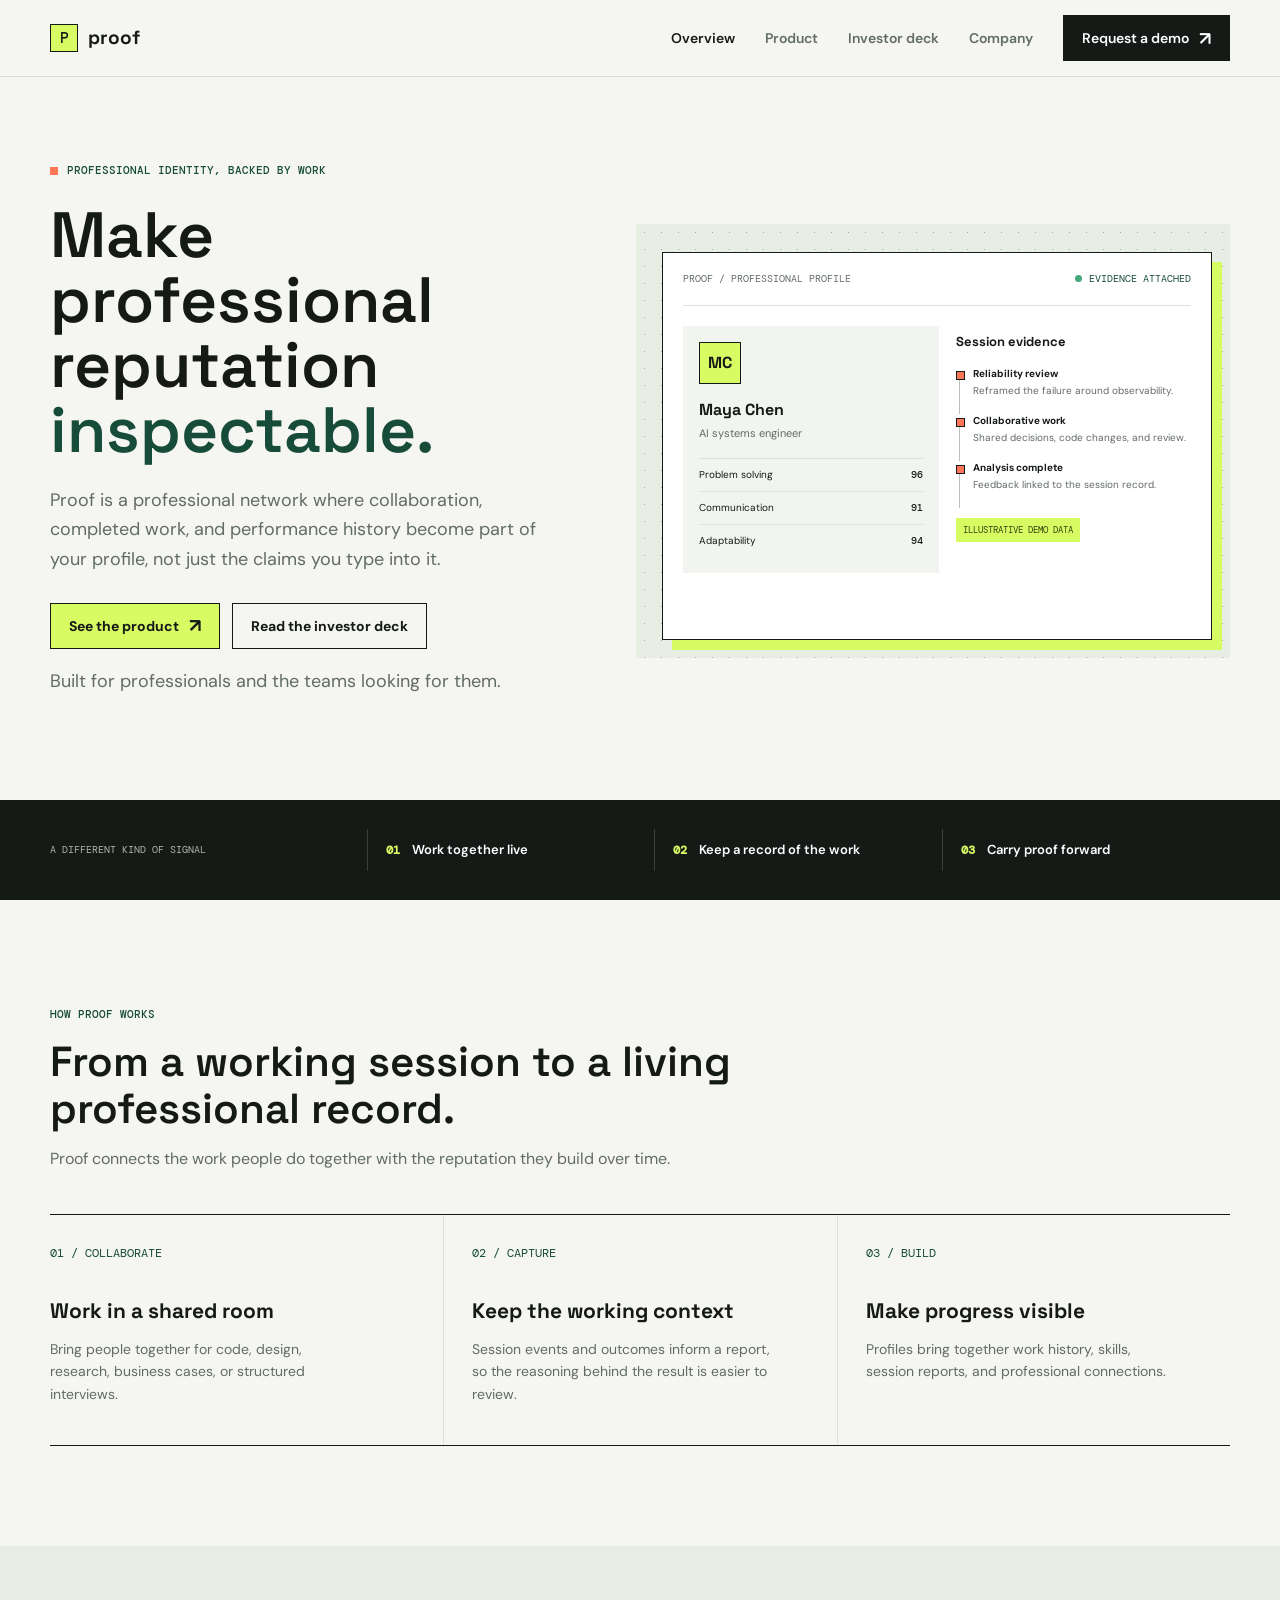
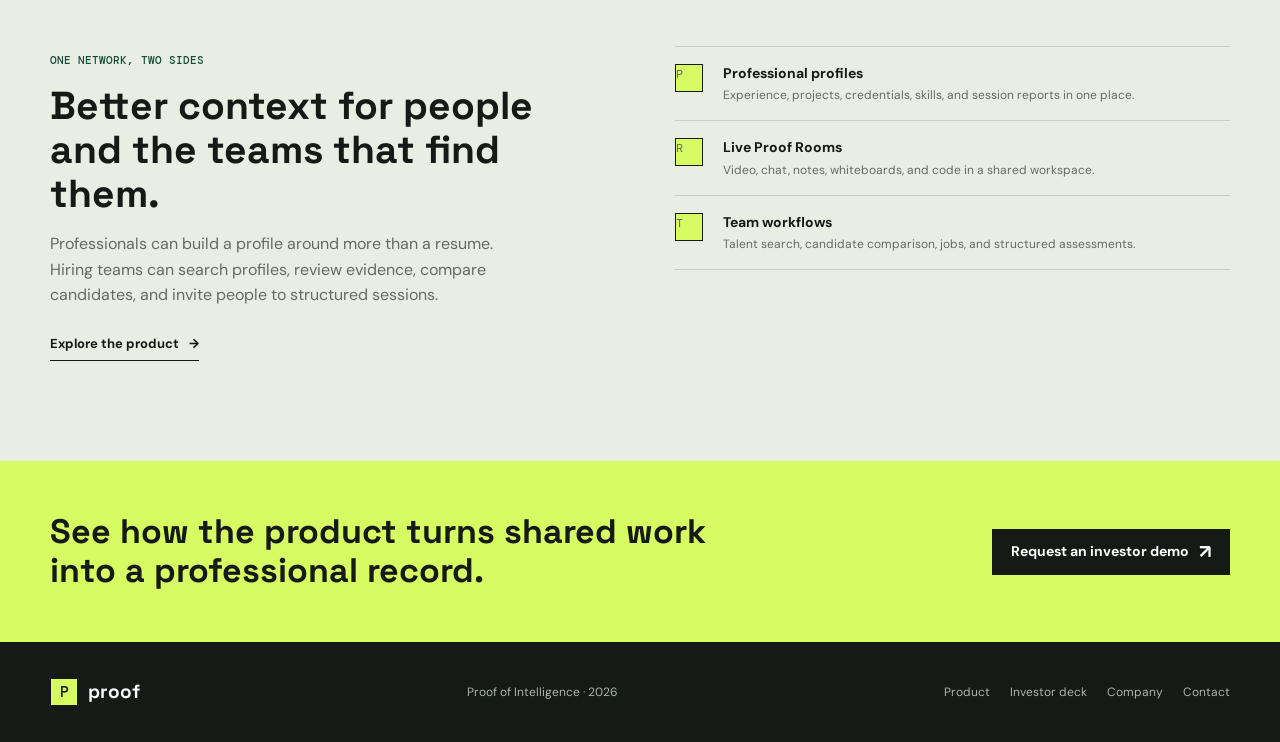
==== commit 5b378c67: "PD fix" ====
--- a/index.html
+++ b/index.html
@@ -13,11 +13,11 @@
         <div class="nav-shell">
             <a class="brand" href="index.html" aria-label="Proof home"><span class="brand-mark">P</span>proof</a>
             <nav class="desktop-nav" aria-label="Main navigation">
-                <a class="active" href="index.html">Overview</a><a href="technology.html">Product</a><a href="traction.html">Company</a><a class="nav-cta" href="contact.html">Request a demo <span class="button-arrow" aria-hidden="true">↗</span></a>
+                <a class="active" href="index.html">Overview</a><a href="technology.html">Product</a><a href="pitchdeck.html">Investor deck</a><a href="traction.html">Company</a><a class="nav-cta" href="contact.html">Request a demo <span class="button-arrow" aria-hidden="true">↗</span></a>
             </nav>
             <details class="mobile-menu">
                 <summary aria-label="Open navigation menu"><span class="menu-line"></span><span class="menu-line"></span></summary>
-                <nav class="mobile-nav" aria-label="Mobile navigation"><a href="index.html">Overview</a><a href="technology.html">Product</a><a href="traction.html">Company</a><a href="contact.html">Request a demo ↗</a></nav>
+                <nav class="mobile-nav" aria-label="Mobile navigation"><a href="index.html">Overview</a><a href="technology.html">Product</a><a href="pitchdeck.html">Investor deck</a><a href="traction.html">Company</a><a href="contact.html">Request a demo ↗</a></nav>
             </details>
         </div>
     </header>
@@ -28,7 +28,7 @@
                 <span class="eyebrow">Professional identity, backed by work</span>
                 <h1>Make professional reputation <em>inspectable.</em></h1>
                 <p>Proof is a professional network where collaboration, completed work, and performance history become part of your profile, not just the claims you type into it.</p>
-                <div class="hero-actions"><a class="button button-light" href="technology.html">See the product <span class="button-arrow" aria-hidden="true">↗</span></a><a class="button button-outline" href="pitchdeck.pdf" target="_blank" rel="noopener">Read the investor deck</a></div>
+                <div class="hero-actions"><a class="button button-light" href="technology.html">See the product <span class="button-arrow" aria-hidden="true">↗</span></a><a class="button button-outline" href="pitchdeck.html">Read the investor deck</a></div>
                 <p class="hero-footnote">Built for professionals and the teams looking for them.</p>
             </div>
             <div class="product-stage" aria-label="Illustrative Proof profile and session evidence interface">
@@ -81,6 +81,6 @@
 
         <section class="cta-band"><div class="cta-inner"><h2>See how the product turns shared work into a professional record.</h2><a class="button" href="contact.html">Request an investor demo <span class="button-arrow" aria-hidden="true">↗</span></a></div></section>
     </main>
-    <footer class="site-footer"><div class="footer-inner"><a class="brand" href="index.html"><span class="brand-mark">P</span>proof</a><span class="footer-copy">Proof of Intelligence · 2026</span><nav class="footer-links" aria-label="Footer navigation"><a href="technology.html">Product</a><a href="traction.html">Company</a><a href="contact.html">Contact</a></nav></div></footer>
+    <footer class="site-footer"><div class="footer-inner"><a class="brand" href="index.html"><span class="brand-mark">P</span>proof</a><span class="footer-copy">Proof of Intelligence · 2026</span><nav class="footer-links" aria-label="Footer navigation"><a href="technology.html">Product</a><a href="pitchdeck.html">Investor deck</a><a href="traction.html">Company</a><a href="contact.html">Contact</a></nav></div></footer>
 </body>
 </html>
--- a/styles.css
+++ b/styles.css
@@ -371,4 +371,203 @@
 }
 @media (prefers-reduced-motion: reduce) {
     *, *::before, *::after { scroll-behavior: auto !important; transition-duration: .01ms !important; }
+}
+
+.deck-intro {
+    width: min(var(--page-width), calc(100% - 64px));
+    margin: 0 auto;
+    padding: 58px 0 28px;
+    display: flex;
+    align-items: end;
+    justify-content: space-between;
+    gap: 30px;
+}
+.deck-intro h1 { max-width: 700px; margin: 12px 0 8px; font-size: 42px; line-height: 1.08; }
+.deck-intro p { max-width: 620px; margin: 0; color: var(--muted); font-size: 15px; }
+.deck-intro .button { flex: 0 0 auto; }
+.deck-toolbar {
+    position: sticky;
+    top: 76px;
+    z-index: 15;
+    display: grid;
+    grid-template-columns: 1fr auto 1fr;
+    align-items: center;
+    gap: 16px;
+    padding: 11px max(32px, calc((100% - var(--page-width)) / 2));
+    border-top: 1px solid var(--line);
+    border-bottom: 1px solid var(--line);
+    background: rgba(245, 246, 242, .96);
+    backdrop-filter: blur(12px);
+}
+.deck-progress-copy { color: var(--muted); font-family: var(--mono); font-size: 11px; }
+.deck-progress-copy strong { color: var(--ink); font-weight: 500; }
+.deck-dots { display: flex; align-items: center; justify-content: center; gap: 2px; }
+.deck-dot { width: 24px; height: 32px; padding: 0; display: grid; place-items: center; border: 0; background: transparent; cursor: pointer; }
+.deck-dot::before { width: 18px; height: 6px; background: #c5ccc4; content: ''; }
+.deck-dot[aria-current="step"]::before { background: var(--green); }
+.deck-arrows { display: flex; justify-content: end; gap: 7px; }
+.deck-arrow {
+    width: 38px;
+    height: 36px;
+    display: grid;
+    place-items: center;
+    border: 1px solid var(--ink);
+    background: transparent;
+    color: var(--ink);
+    cursor: pointer;
+    font-size: 17px;
+}
+.deck-arrow:hover:not(:disabled) { background: var(--ink); color: white; }
+.deck-arrow:disabled { opacity: .35; cursor: default; }
+.deck-slides { width: min(var(--page-width), calc(100% - 64px)); margin: 26px auto 74px; }
+.deck-slide {
+    position: relative;
+    min-height: min(690px, calc(100svh - 176px));
+    margin: 0 0 30px;
+    padding: 52px 56px;
+    display: flex;
+    flex-direction: column;
+    justify-content: space-between;
+    overflow: hidden;
+    scroll-margin-top: 150px;
+    border: 1px solid var(--line);
+    background: var(--surface);
+}
+.deck-slide:last-child { margin-bottom: 0; }
+.deck-slide-header { position: relative; z-index: 1; max-width: 800px; }
+.deck-slide-kicker { color: var(--green); font-family: var(--mono); font-size: 11px; text-transform: uppercase; }
+.deck-slide h2 { margin: 12px 0 16px; font-size: 42px; line-height: 1.1; font-weight: 600; }
+.deck-slide-lede { max-width: 720px; margin: 0; color: var(--muted); font-size: 17px; }
+.deck-slide-foot { position: relative; z-index: 1; margin-top: 34px; padding-top: 13px; display: flex; justify-content: space-between; gap: 15px; border-top: 1px solid var(--line); color: var(--muted); font-family: var(--mono); font-size: 10px; text-transform: uppercase; }
+.cover-slide { min-height: min(720px, calc(100svh - 176px)); display: grid; grid-template-columns: 1.1fr .9fr; align-items: center; gap: 36px; background: var(--ink); color: white; border-color: var(--ink); }
+.cover-slide .deck-slide-kicker { color: var(--acid); }
+.cover-slide h2 { max-width: 670px; margin: 18px 0; font-size: 58px; }
+.cover-slide .deck-slide-lede { color: #c5ccc6; }
+.cover-slide .deck-slide-foot { grid-column: 1 / -1; color: #c5ccc6; border-color: #49524b; }
+.cover-art { position: relative; min-height: 340px; display: grid; place-items: center; }
+.cover-card {
+    position: absolute;
+    width: min(100%, 350px);
+    padding: 21px;
+    background: var(--paper);
+    color: var(--ink);
+    border: 1px solid white;
+}
+.cover-card-profile { top: 18px; left: 0; z-index: 2; transform: rotate(-3deg); }
+.cover-card-evidence { right: 0; bottom: 14px; z-index: 3; background: var(--green); color: white; border-color: var(--acid); transform: rotate(2deg); }
+.cover-card small, .cover-card-evidence small { display: block; margin-bottom: 14px; font-family: var(--mono); font-size: 9px; text-transform: uppercase; }
+.cover-avatar { width: 39px; height: 39px; margin-bottom: 11px; display: grid; place-items: center; background: var(--acid); border: 1px solid var(--ink); color: var(--ink); font-family: var(--mono); font-size: 12px; }
+.cover-card strong { display: block; font-family: var(--display); font-size: 17px; }
+.cover-card p { margin: 2px 0 13px; color: var(--muted); font-size: 11px; }
+.cover-line { height: 6px; margin: 7px 0; background: #dce1da; }
+.cover-line.short { width: 64%; }
+.cover-card-evidence small { color: var(--acid); }
+.cover-card-evidence strong { color: white; }
+.cover-card-evidence p { color: #d7e0d8; }
+.cover-mark { position: absolute; right: 13px; top: 18px; color: rgba(215, 251, 99, .16); font-family: var(--display); font-size: 160px; font-weight: 700; line-height: 1; }
+.deck-three { margin-top: 44px; display: grid; grid-template-columns: repeat(3, 1fr); border-top: 1px solid var(--ink); border-bottom: 1px solid var(--ink); }
+.deck-three article { padding: 22px 26px 22px 0; }
+.deck-three article + article { padding-left: 26px; border-left: 1px solid var(--line); }
+.deck-item-no { color: var(--orange); font-family: var(--mono); font-size: 12px; }
+.deck-three h3, .deck-two h3 { margin: 16px 0 8px; font-size: 21px; }
+.deck-three p, .deck-two p { margin: 0; color: var(--muted); font-size: 14px; }
+.deck-highlight { margin-top: 30px; padding: 20px 23px; background: var(--acid); font-size: 15px; font-weight: 600; }
+.flow-grid { margin-top: 46px; display: grid; grid-template-columns: repeat(4, 1fr); gap: 20px; }
+.flow-step { position: relative; min-height: 180px; padding: 18px 15px; border-top: 2px solid var(--green); background: var(--paper); }
+.flow-step:not(:last-child)::after { position: absolute; top: 28px; right: -16px; color: var(--orange); content: '→'; font-size: 18px; }
+.flow-step span { color: var(--green); font-family: var(--mono); font-size: 10px; }
+.flow-step h3 { margin: 26px 0 8px; font-size: 18px; }
+.flow-step p { margin: 0; color: var(--muted); font-size: 12px; }
+.deck-two { margin-top: 35px; display: grid; grid-template-columns: 1fr 1fr; gap: 36px; }
+.deck-two article { padding: 19px 0; border-top: 1px solid var(--ink); }
+.room-tools { margin-top: 30px; display: flex; flex-wrap: wrap; gap: 8px; }
+.room-tools span { padding: 7px 10px; background: var(--acid); color: var(--ink); font-family: var(--mono); font-size: 10px; text-transform: uppercase; }
+.report-preview { width: min(100%, 620px); margin: 32px auto 0; padding: 23px 26px; background: var(--ink); color: white; border-left: 5px solid var(--acid); }
+.report-preview-top { display: flex; justify-content: space-between; gap: 15px; padding-bottom: 13px; border-bottom: 1px solid #4d5650; color: var(--acid); font-family: var(--mono); font-size: 9px; text-transform: uppercase; }
+.report-preview h3 { margin: 17px 0 4px; color: white; font-size: 23px; }
+.report-preview > p { margin: 0; color: #c6cec7; font-size: 12px; }
+.report-row { padding: 12px 0; display: grid; grid-template-columns: 130px 1fr; gap: 12px; border-bottom: 1px solid #414a43; font-size: 12px; }
+.report-row strong { color: var(--acid); font-family: var(--mono); font-size: 9px; font-weight: 500; text-transform: uppercase; }
+.report-preview .report-note { margin-top: 13px; color: #c6cec7; font-family: var(--mono); font-size: 9px; }
+.architecture-stack { width: min(100%, 780px); margin: 35px auto 0; display: grid; gap: 8px; }
+.architecture-layer { padding: 15px 19px; display: flex; align-items: center; justify-content: space-between; gap: 20px; background: var(--paper); border-left: 3px solid var(--green); }
+.architecture-layer:nth-child(2) { margin: 0 18px; }
+.architecture-layer:nth-child(3) { margin: 0 36px; }
+.architecture-layer:nth-child(4) { margin: 0 54px; background: var(--soft, #e9eee4); }
+.architecture-layer strong { font-size: 13px; }
+.architecture-layer span { color: var(--muted); font-family: var(--mono); font-size: 10px; text-align: right; }
+.boundary-note { max-width: 780px; margin: 23px auto 0; padding: 15px 18px; background: var(--ink); color: white; font-size: 12px; }
+.boundary-note strong { color: var(--acid); }
+.deck-stage-grid { margin-top: 38px; display: grid; grid-template-columns: 1fr 1fr; gap: 38px; }
+.deck-stage-column { padding-top: 16px; border-top: 2px solid var(--green); }
+.deck-stage-column.is-next { border-color: var(--orange); }
+.deck-stage-column h3 { margin: 12px 0; font-size: 23px; }
+.deck-stage-column p { margin: 0; color: var(--muted); font-size: 14px; }
+.deck-stage-column ul { margin: 0; padding-left: 18px; color: var(--muted); font-size: 13px; }
+.deck-stage-column li { margin: 8px 0; }
+.transparent-note { margin-top: 28px; padding-top: 14px; border-top: 1px solid var(--line); color: var(--muted); font-family: var(--mono); font-size: 10px; }
+.ask-slide { background: var(--acid); border-color: var(--acid); }
+.ask-slide .deck-slide-kicker { color: var(--green); }
+.ask-slide .deck-slide-lede { color: #36432a; }
+.ask-slide .deck-three { border-color: var(--ink); }
+.ask-slide .deck-three article + article { border-color: rgba(21, 26, 23, .25); }
+.ask-slide .deck-three p { color: #36432a; }
+.ask-slide .deck-slide-foot { border-color: rgba(21, 26, 23, .28); color: #36432a; }
+.deck-end-actions { display: flex; flex-wrap: wrap; gap: 11px; margin-top: 30px; }
+.deck-end-actions .button-outline { border-color: var(--ink); }
+.deck-note { width: min(var(--page-width), calc(100% - 64px)); margin: -42px auto 52px; color: var(--muted); font-size: 12px; }
+
+@media (max-width: 900px) {
+    .deck-intro, .deck-slides, .deck-note { width: min(100% - 48px, var(--page-width)); }
+    .deck-toolbar { padding-right: 24px; padding-left: 24px; }
+    .deck-slide { padding: 40px 36px; }
+    .cover-slide { gap: 18px; }
+    .cover-slide h2 { font-size: 48px; }
+    .flow-grid { gap: 13px; }
+    .flow-step:not(:last-child)::after { right: -12px; }
+}
+@media (max-width: 640px) {
+    .deck-intro, .deck-slides, .deck-note { width: calc(100% - 40px); }
+    .deck-intro { align-items: flex-start; flex-direction: column; padding: 42px 0 22px; gap: 18px; }
+    .deck-intro h1 { font-size: 34px; }
+    .deck-intro p { font-size: 14px; }
+    .deck-toolbar { top: 66px; grid-template-columns: 1fr auto; gap: 8px; padding: 8px 20px; }
+    .deck-dots { grid-row: 2; grid-column: 1 / -1; justify-content: flex-start; overflow-x: auto; padding: 4px 0; }
+    .deck-arrows { grid-row: 1; grid-column: 2; }
+    .deck-slides { margin-top: 18px; }
+    .deck-slide, .cover-slide { min-height: 0; padding: 27px 22px; margin-bottom: 18px; scroll-margin-top: 155px; }
+    .deck-slide h2 { font-size: 31px; }
+    .deck-slide-lede { font-size: 15px; }
+    .deck-slide-foot { margin-top: 28px; font-size: 8px; }
+    .cover-slide { grid-template-columns: 1fr; gap: 5px; }
+    .cover-slide h2 { font-size: 42px; }
+    .cover-art { min-height: 280px; }
+    .cover-card { width: min(88%, 340px); padding: 16px; }
+    .cover-card-profile { left: 2%; }
+    .cover-card-evidence { right: 1%; }
+    .cover-mark { font-size: 120px; }
+    .cover-slide .deck-slide-foot { grid-column: auto; }
+    .deck-three { grid-template-columns: 1fr; margin-top: 28px; }
+    .deck-three article, .deck-three article + article { padding: 17px 0; border-left: 0; }
+    .deck-three article + article { border-top: 1px solid var(--line); }
+    .deck-three h3 { margin: 8px 0 5px; font-size: 19px; }
+    .deck-three p { font-size: 13px; }
+    .deck-highlight { margin-top: 20px; font-size: 13px; }
+    .flow-grid { grid-template-columns: 1fr 1fr; gap: 8px; margin-top: 26px; }
+    .flow-step { min-height: 155px; padding: 14px 12px; }
+    .flow-step:not(:last-child)::after { display: none; }
+    .flow-step h3 { margin: 21px 0 6px; font-size: 16px; }
+    .deck-two, .deck-stage-grid { grid-template-columns: 1fr; gap: 18px; }
+    .deck-two h3 { margin: 9px 0 5px; }
+    .report-preview { margin-top: 22px; padding: 18px 16px; }
+    .report-preview h3 { font-size: 20px; }
+    .report-row { grid-template-columns: 1fr; gap: 5px; }
+    .architecture-layer { align-items: flex-start; flex-direction: column; gap: 5px; padding: 12px; }
+    .architecture-layer span { text-align: left; }
+    .architecture-layer:nth-child(2) { margin: 0 8px; }
+    .architecture-layer:nth-child(3) { margin: 0 16px; }
+    .architecture-layer:nth-child(4) { margin: 0 24px; }
+    .boundary-note { font-size: 11px; }
+    .deck-stage-column h3 { font-size: 21px; }
+    .deck-note { margin: -4px auto 35px; }
 }
